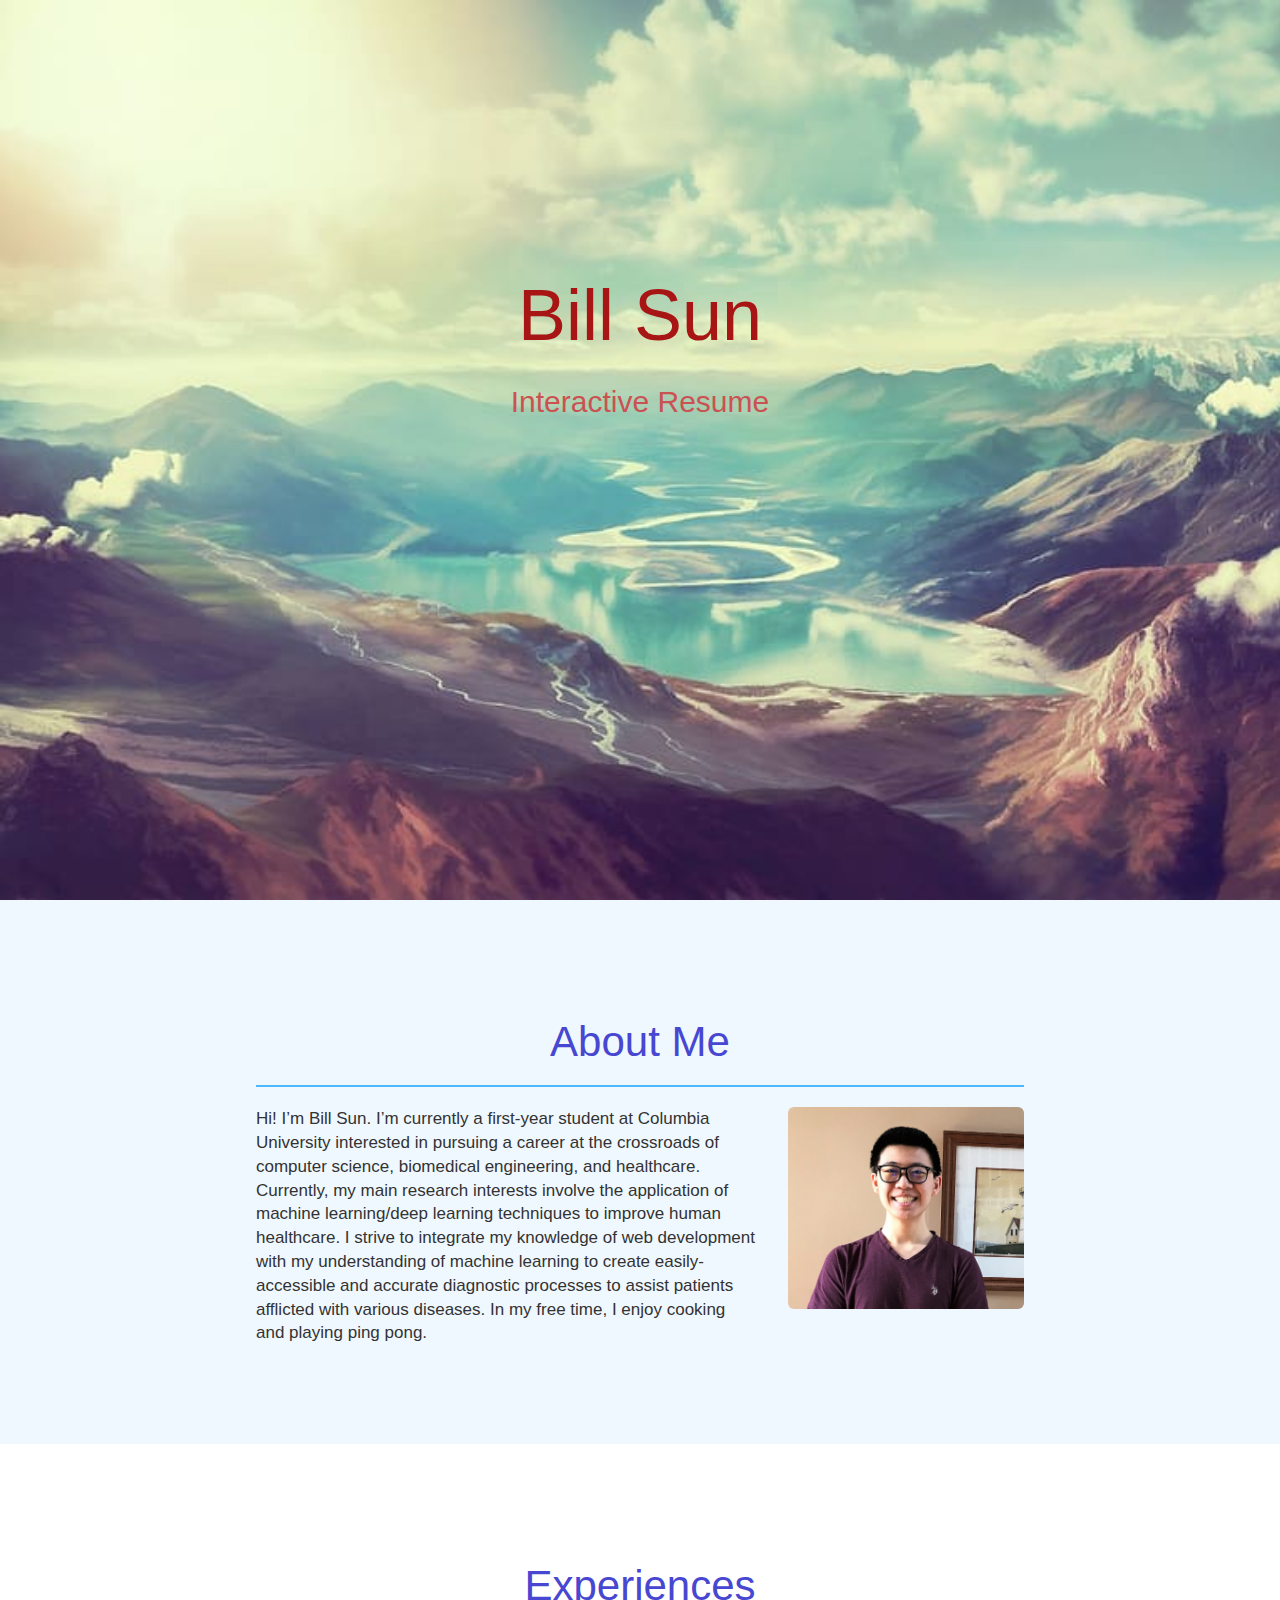
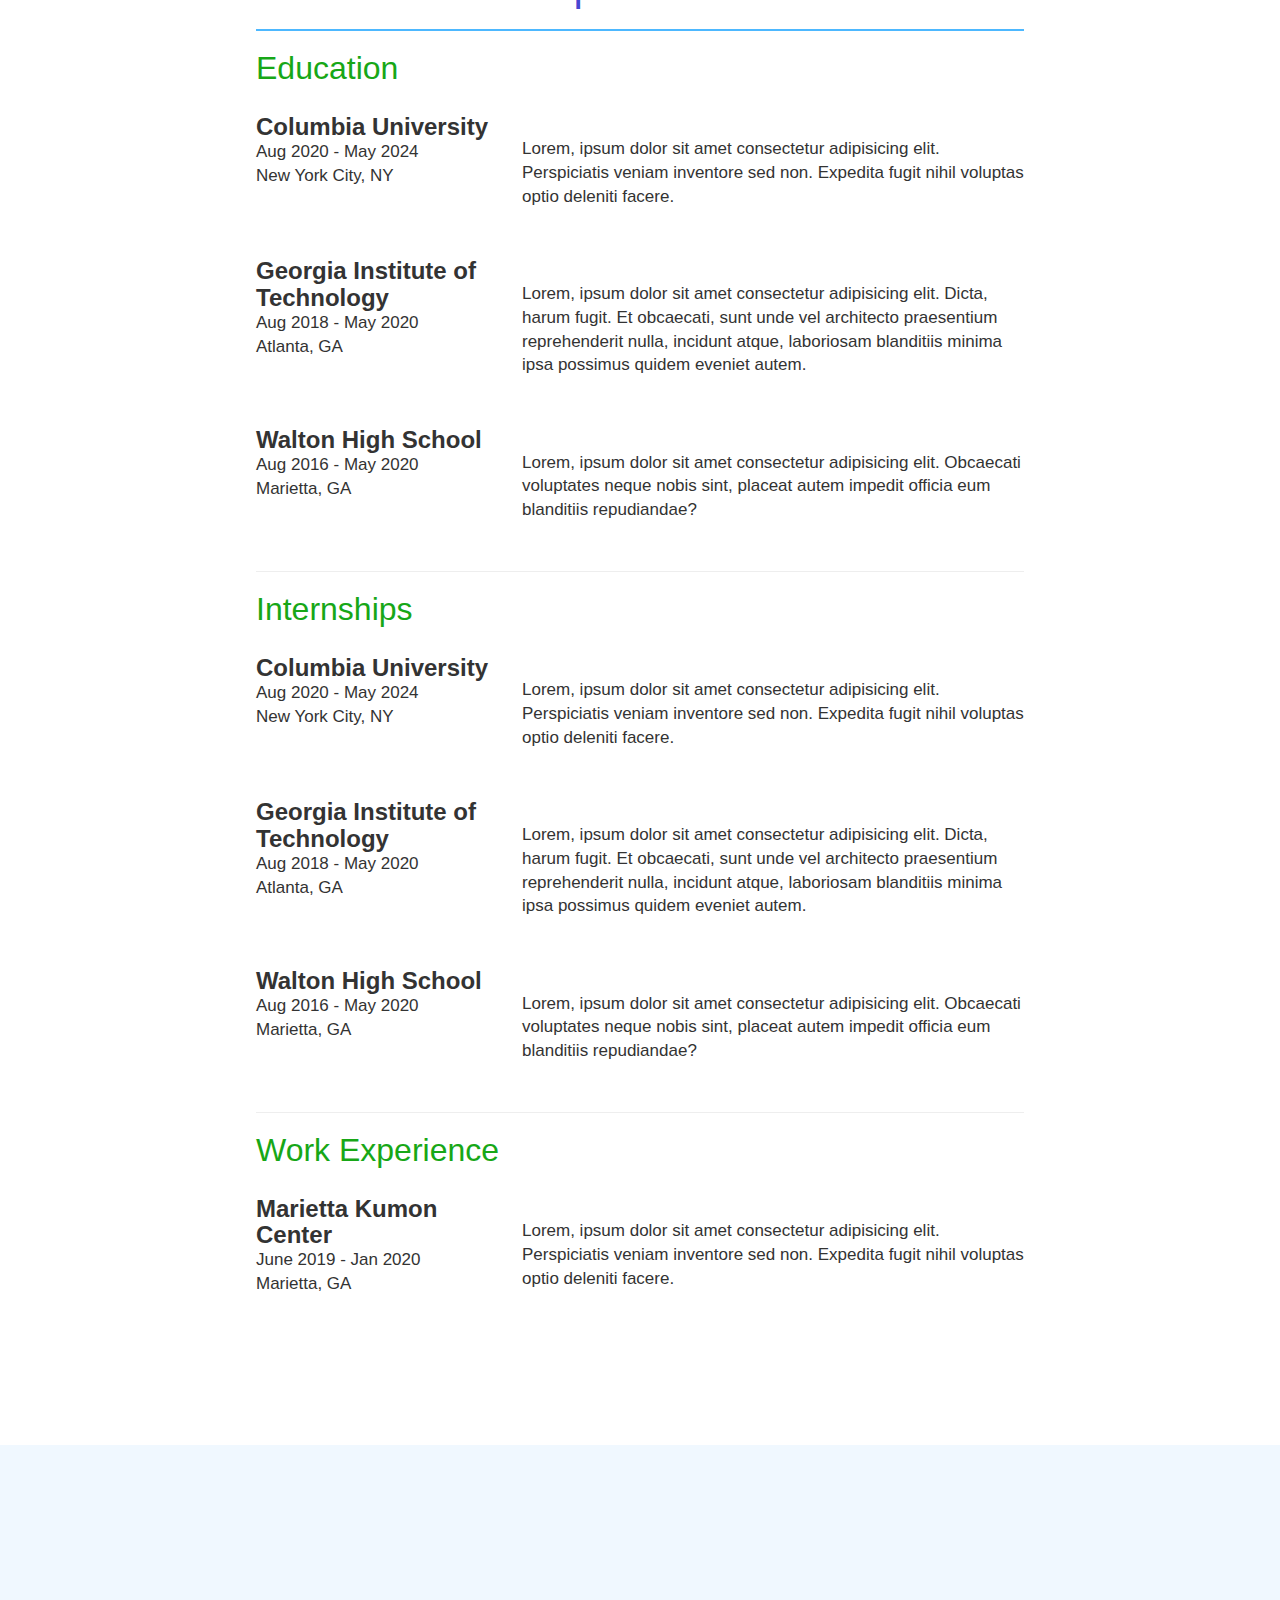
==== index.html @ 499b59f8 "modified index and css" ====
<!DOCTYPE html>
<html lang="en">
<head>
    <meta charset="UTF-8">
    <meta name="viewport" content="width=device-width, initial-scale=1.0">
    <!-- Latest compiled and minified CSS -->
    <link rel="stylesheet" href="https://maxcdn.bootstrapcdn.com/bootstrap/3.4.1/css/bootstrap.min.css">
    <!-- jQuery library -->
    <script src="https://ajax.googleapis.com/ajax/libs/jquery/3.5.1/jquery.min.js"></script>
    <!-- Latest compiled JavaScript -->
    <script src="https://maxcdn.bootstrapcdn.com/bootstrap/3.4.1/js/bootstrap.min.js"></script>
    <link rel="stylesheet" href="./styles.css">
    <title>Bill Sun's Personal Website</title>
</head>
<body>
    <div id="navbar">
        <a href="#about-me">About Me</a>
        <a href="#experiences">Experiences</a>
        <a href="#skills">Skills</a>
        <a href="#projects">Projects</a>
        <a href="#contact">Contact</a>
    </div>
    <div class="jumbotron text-center" style="margin-bottom: 0;">
        <h1 style="position: relative; bottom: 12vh;">Bill Sun</h1>
        <h2 style="position: relative; bottom: 12vh;">Interactive Resume</h2>
    </div>
    <div class="container-fluid blue" id="about-me">
        <div class="content">
            <h1 class="text-center">About Me</h1>
            <hr class="special">
            <div class="row">
                <div class="col-sm-8 text">Hi! I’m Bill Sun. I’m currently a first-year student at Columbia University interested in pursuing a career at the crossroads of computer science, biomedical engineering, and healthcare. Currently, my main research interests involve the application of machine learning/deep learning techniques to improve human healthcare. I strive to integrate my knowledge of web development with my understanding of machine learning to create easily-accessible and accurate diagnostic processes to assist patients afflicted with various diseases. In my free time, I enjoy cooking and playing ping pong.</div>
                <div class="col-sm-4"><img class="img-responsive img-rounded" src="./imgs/profile_pic.jpg" alt="Bill"></div>
            </div>
        </div>
    </div>
    <div class="container-fluid" id="experiences">
        <div class="content">
            <h1 class="text-center">Experiences</h1>
            <hr class="special">
            <h2>Education</h2>
            <div class="row" style="margin-top: 3vh;">
                <div class="col-sm-4">
                    <h3>Columbia University</h3>
                    <div class="text">Aug 2020 - May 2024</div>
                    <div class="text">New York City, NY</div>
                </div>
                <div class="col-sm-8 text"><br>Lorem, ipsum dolor sit amet consectetur adipisicing elit. Perspiciatis veniam inventore sed non. Expedita fugit nihil voluptas optio deleniti facere.</div>
            </div>
            <div class="row">
                <div class="col-sm-4">
                    <h3>Georgia Institute of Technology</h3>
                    <div class="text">Aug 2018 - May 2020</div>
                    <div class="text">Atlanta, GA</div>
                </div>
                <div class="col-sm-8 text"><br>Lorem, ipsum dolor sit amet consectetur adipisicing elit. Dicta, harum fugit. Et obcaecati, sunt unde vel architecto praesentium reprehenderit nulla, incidunt atque, laboriosam blanditiis minima ipsa possimus quidem eveniet autem.</div>
            </div>
            <div class="row">
                <div class="col-sm-4">
                    <h3>Walton High School</h3>
                    <div class="text">Aug 2016 - May 2020</div>
                    <div class="text">Marietta, GA</div>
                </div>
                <div class="col-sm-8 text"><br>Lorem, ipsum dolor sit amet consectetur adipisicing elit. Obcaecati voluptates neque nobis sint, placeat autem impedit officia eum blanditiis repudiandae?</div>
            </div>
            <hr>
            <h2>Internships</h2>
            <div class="row" style="margin-top: 3vh;">
                <div class="col-sm-4">
                    <h3>Columbia University</h3>
                    <div class="text">Aug 2020 - May 2024</div>
                    <div class="text">New York City, NY</div>
                </div>
                <div class="col-sm-8 text"><br>Lorem, ipsum dolor sit amet consectetur adipisicing elit. Perspiciatis veniam inventore sed non. Expedita fugit nihil voluptas optio deleniti facere.</div>
            </div>
            <div class="row">
                <div class="col-sm-4">
                    <h3>Georgia Institute of Technology</h3>
                    <div class="text">Aug 2018 - May 2020</div>
                    <div class="text">Atlanta, GA</div>
                </div>
                <div class="col-sm-8 text"><br>Lorem, ipsum dolor sit amet consectetur adipisicing elit. Dicta, harum fugit. Et obcaecati, sunt unde vel architecto praesentium reprehenderit nulla, incidunt atque, laboriosam blanditiis minima ipsa possimus quidem eveniet autem.</div>
            </div>
            <div class="row">
                <div class="col-sm-4">
                    <h3>Walton High School</h3>
                    <div class="text">Aug 2016 - May 2020</div>
                    <div class="text">Marietta, GA</div>
                </div>
                <div class="col-sm-8 text"><br>Lorem, ipsum dolor sit amet consectetur adipisicing elit. Obcaecati voluptates neque nobis sint, placeat autem impedit officia eum blanditiis repudiandae?</div>
            </div>
            <hr>
            <h2>Work Experience</h2>
            <div class="row" style="margin-top: 3vh;">
                <div class="col-sm-4">
                    <h3>Marietta Kumon Center</h3>
                    <div class="text">June 2019 - Jan 2020</div>
                    <div class="text">Marietta, GA</div>
                </div>
                <div class="col-sm-8 text"><br>Lorem, ipsum dolor sit amet consectetur adipisicing elit. Perspiciatis veniam inventore sed non. Expedita fugit nihil voluptas optio deleniti facere.</div>
            </div>
        </div>
    </div>
    <div class="container-fluid blue" id="skills">
        
    </div>
    <div class="container-fluid" id="projects">

    </div>
    <div class="container-fluid dark-blue" id="contact">

    </div>
    <script src="./app.js"></script>
</body>
</html>
---- styles.css ----
* {
    margin: 0;
    padding: 0;
    box-sizing: border-box;
    font-family: Arial, Helvetica, sans-serif;
}
html {
    scroll-behavior: smooth;
}
#navbar {
    background-color: #333;
    position: fixed;
    top: -75px;
    width: 100%;
    display: block;
    transition: top 0.5s;
    z-index: 10;
}
#navbar a {
    float: left;
    display: block;
    color: #f2f2f2;
    text-align: center;
    padding: 20px;
    text-decoration: none;
    font-size: 20px;
}
  
#navbar a:hover {
    background-color: #ddd;
    color: black;
}
.jumbotron {
    display: flex;
    flex-direction: column;
    align-items: center;
    justify-content: center;
    height: 100vh;
    background-image: url('./imgs/background.jpg');
    background-size: cover;
    font-weight: bold;
}
.jumbotron h1 {
    color: rgb(167, 21, 21);
    font-size: 72px;
}
.jumbotron h2 {
    color:rgb(202, 82, 82);
}

.blue {
    background-color: aliceblue;
}
.dark-blue {
    background-color: rgb(46, 46, 104);
}
.container-fluid {
    padding: 11vh 10vw;
}
.container-fluid h1 {
    font-size: 42px;
    color: #4747d1;
}
.container-fluid h2 {
    color: #17a717;
    font-size: 32px;
}
.container-fluid h3 {
    margin: 0;
    font-weight: 700;
}
.content {
    margin: 0 10vw;
}

.special {
    border: 1.5px solid #4db8ff;
}
.text {
    font-size: 17px; 
    line-height: 1.4;
}
#experiences .row {
    margin-top: 5.5vh;
    margin-bottom: 5.5vh;
}
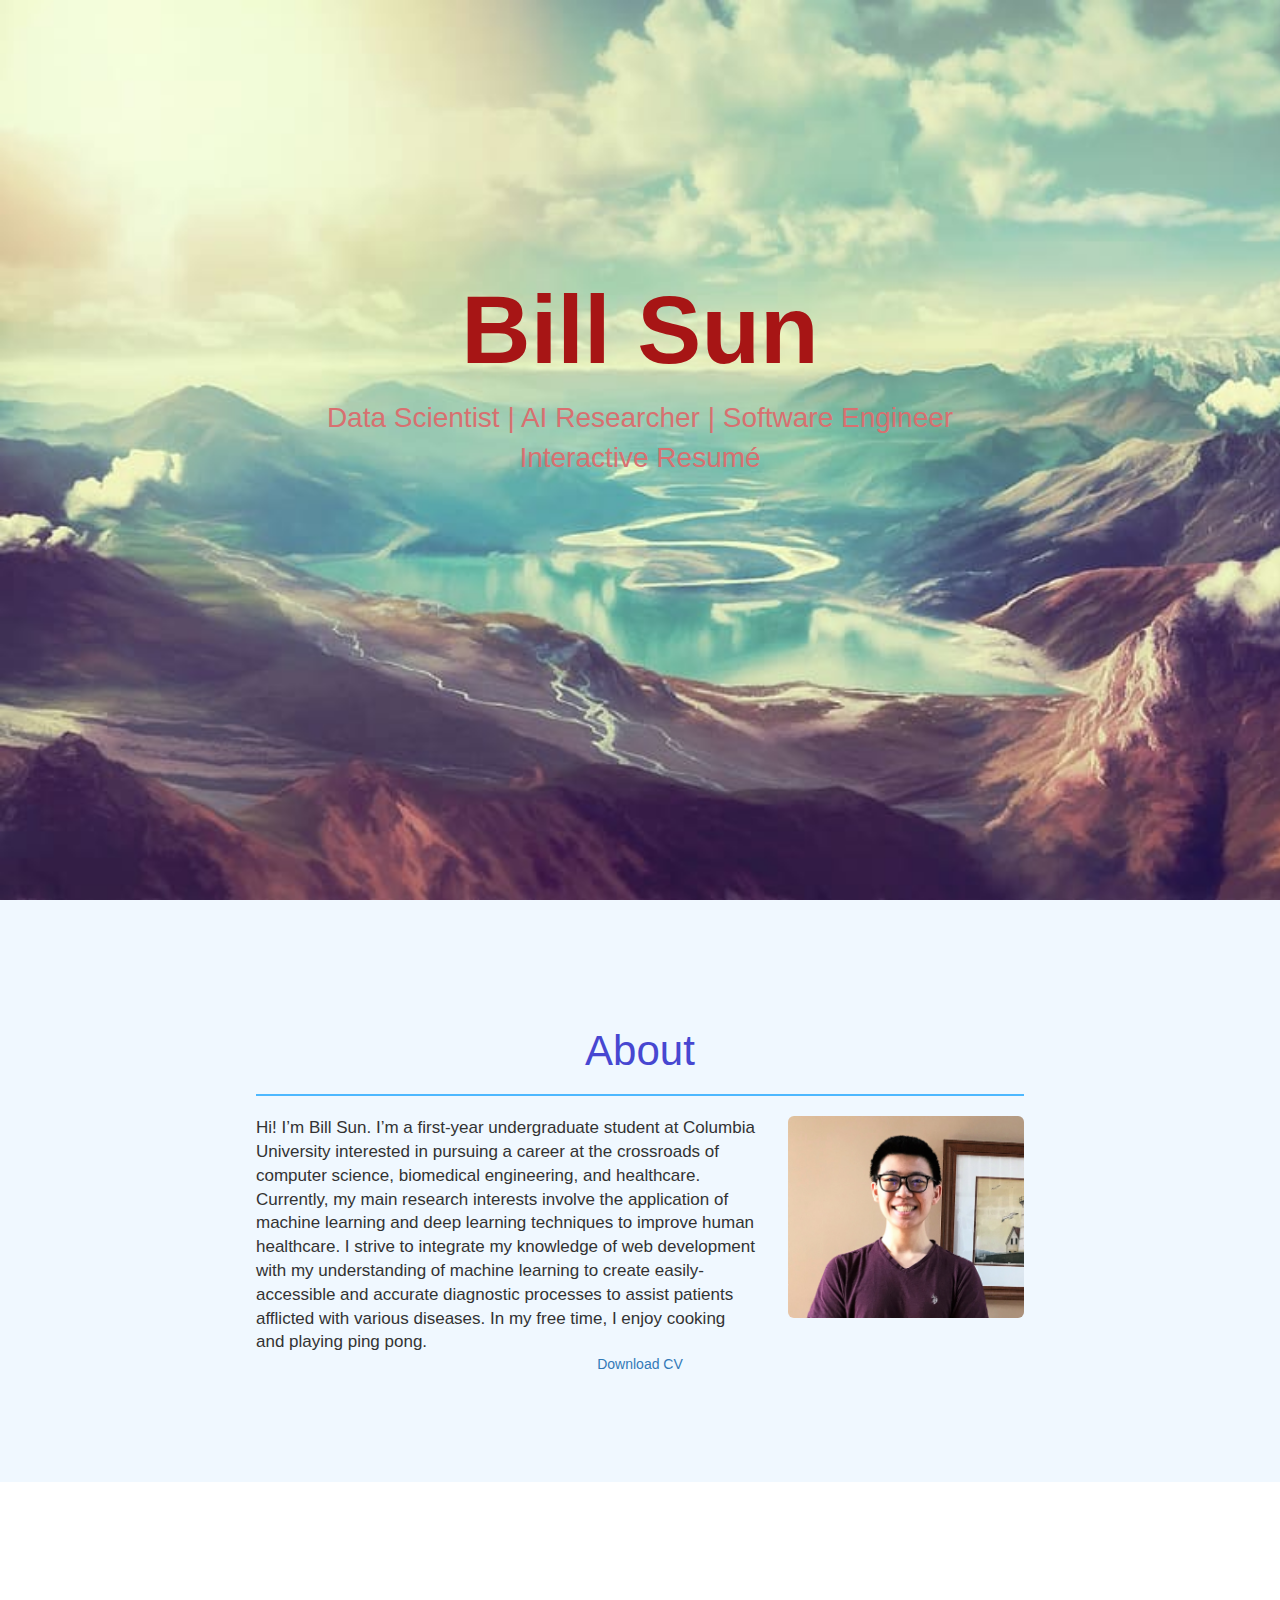
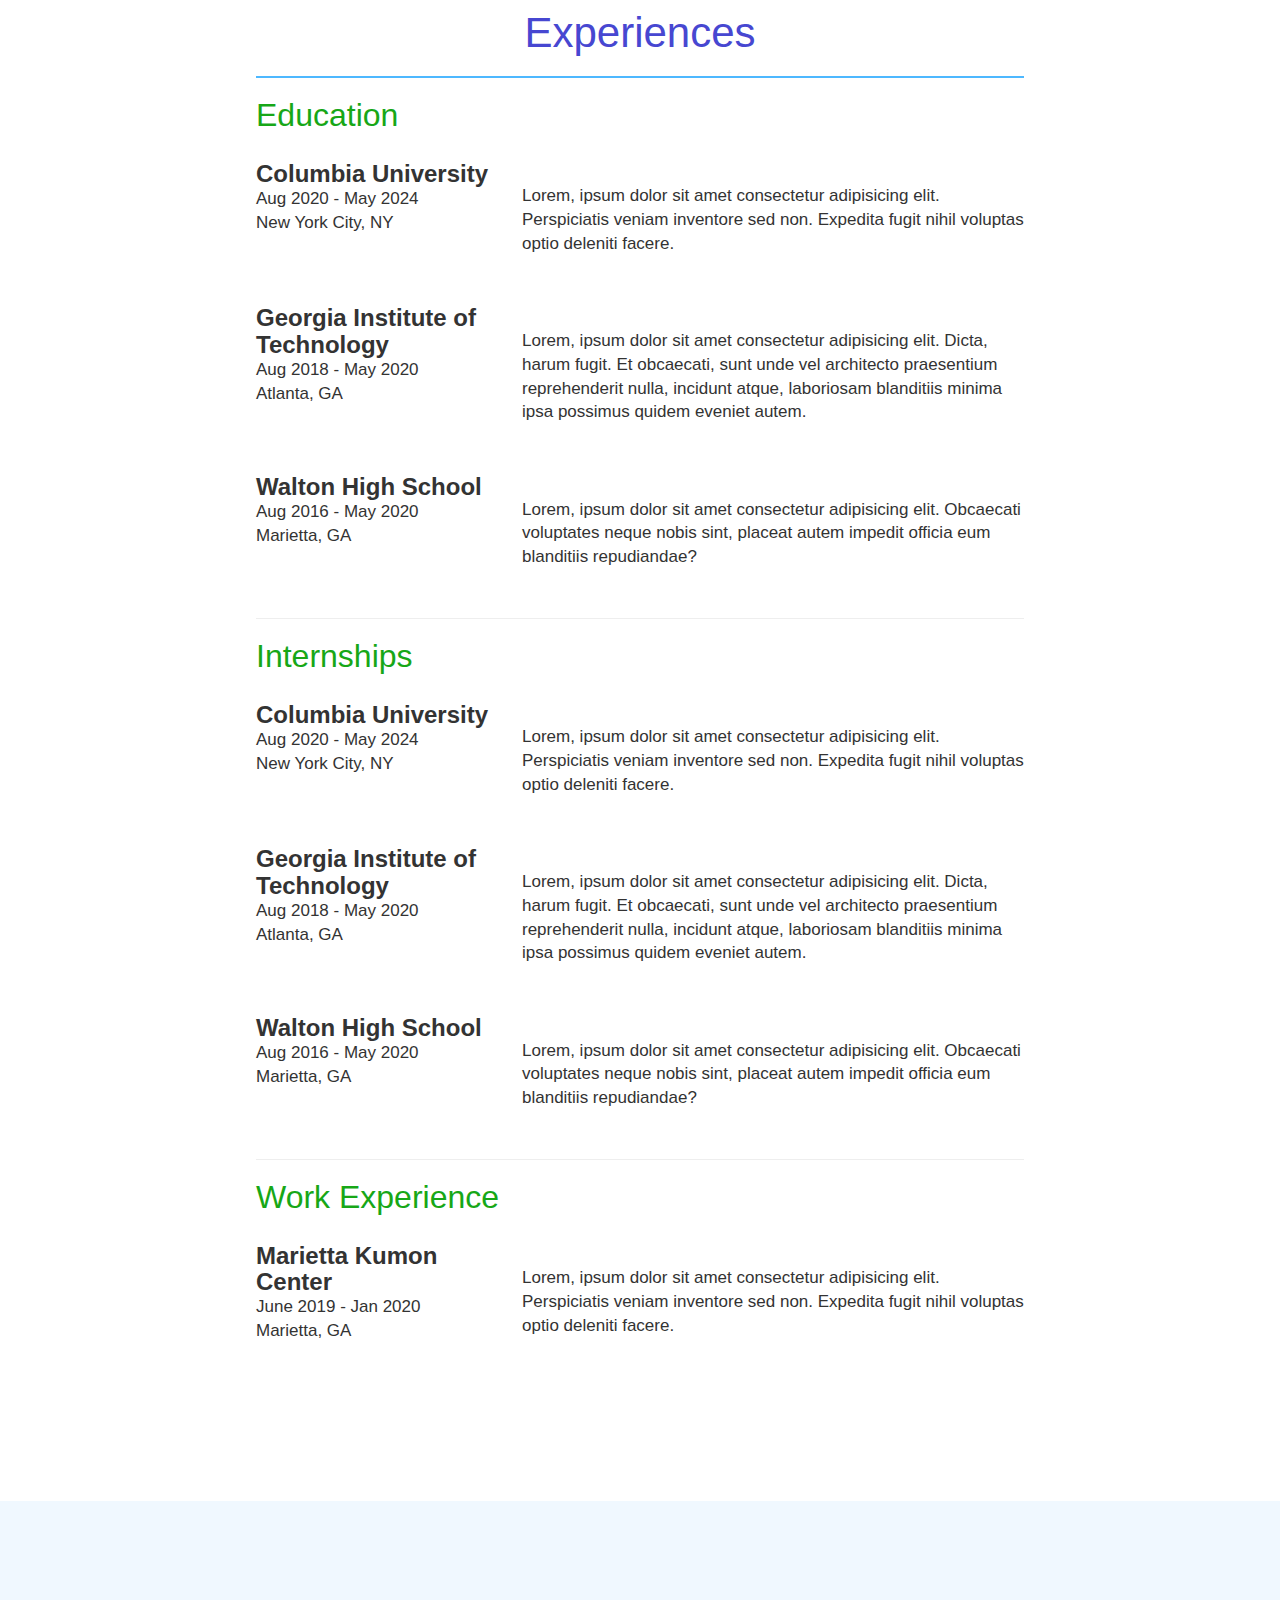
==== commit 62c46d6d: "modified CSS" ====
--- a/index.html
+++ b/index.html
@@ -9,8 +9,13 @@
     <script src="https://ajax.googleapis.com/ajax/libs/jquery/3.5.1/jquery.min.js"></script>
     <!-- Latest compiled JavaScript -->
     <script src="https://maxcdn.bootstrapcdn.com/bootstrap/3.4.1/js/bootstrap.min.js"></script>
+    
+    <link rel="stylesheet" href="https://cdnjs.cloudflare.com/ajax/libs/font-awesome/5.13.0/css/all.min.css" 
+    integrity="sha256-h20CPZ0QyXlBuAw7A+KluUYx/3pK+c7lYEpqLTlxjYQ=" 
+    crossorigin="anonymous" />
+
     <link rel="stylesheet" href="./styles.css">
-    <title>Bill Sun's Personal Website</title>
+    <title>Bill's Personal Website</title>
 </head>
 <body>
     <div id="navbar">
@@ -20,18 +25,30 @@
         <a href="#projects">Projects</a>
         <a href="#contact">Contact</a>
     </div>
-    <div class="jumbotron text-center" style="margin-bottom: 0;">
-        <h1 style="position: relative; bottom: 12vh;">Bill Sun</h1>
-        <h2 style="position: relative; bottom: 12vh;">Interactive Resume</h2>
+    <div class="jumbotron">
+        <div class="text-center" style="position:relative; bottom: 6vh;">
+            <h1>Bill Sun</h1>
+            <h2><span>Data Scientist </span>|<span> AI Researcher </span>|<span> Software Engineer </span></h2>
+            <h2 style="margin-top: 0;">Interactive Resumé</h2>
+            <h2 class="icons">
+                <a href="https://www.linkedin.com/in/bill-sun-83ab771a5/"><i class="fab fa-linkedin"></i></a> 
+                <a href="mailto:bys2107@columbia.edu"><i class="fas fa-envelope"></i></a>
+                <a href="https://github.com/billsun9"><i class="fab fa-github"></i></a>
+            </h2>
+        </div>
+
     </div>
     <div class="container-fluid blue" id="about-me">
         <div class="content">
-            <h1 class="text-center">About Me</h1>
+            <h1 class="text-center">About</h1>
             <hr class="special">
             <div class="row">
-                <div class="col-sm-8 text">Hi! I’m Bill Sun. I’m currently a first-year student at Columbia University interested in pursuing a career at the crossroads of computer science, biomedical engineering, and healthcare. Currently, my main research interests involve the application of machine learning/deep learning techniques to improve human healthcare. I strive to integrate my knowledge of web development with my understanding of machine learning to create easily-accessible and accurate diagnostic processes to assist patients afflicted with various diseases. In my free time, I enjoy cooking and playing ping pong.</div>
+                <div class="col-sm-8 text">
+                    Hi! I’m Bill Sun. I’m a first-year undergraduate student at Columbia University interested in pursuing a career at the crossroads of computer science, biomedical engineering, and healthcare. Currently, my main research interests involve the application of machine learning and deep learning techniques to improve human healthcare. I strive to integrate my knowledge of web development with my understanding of machine learning to create easily-accessible and accurate diagnostic processes to assist patients afflicted with various diseases. In my free time, I enjoy cooking and playing ping pong.</div>
                 <div class="col-sm-4"><img class="img-responsive img-rounded" src="./imgs/profile_pic.jpg" alt="Bill"></div>
             </div>
+            <div class="row text-center"><a href="https://billsun9.github.io/cv.pdf"target="_blank">Download CV <i class="far fa-file"></i></a></div>
+            
         </div>
     </div>
     <div class="container-fluid" id="experiences">
--- a/styles.css
+++ b/styles.css
@@ -3,6 +3,7 @@
     padding: 0;
     box-sizing: border-box;
     font-family: Arial, Helvetica, sans-serif;
+    transition: ease all 0.5s;
 }
 html {
     scroll-behavior: smooth;
@@ -10,22 +11,22 @@
 #navbar {
     background-color: #333;
     position: fixed;
-    top: -75px;
+    top: -200px;
     width: 100%;
     display: block;
     transition: top 0.5s;
     z-index: 10;
+    text-align: center;
 }
 #navbar a {
-    float: left;
-    display: block;
+    /* float: left; */
+    display: inline-block;
     color: #f2f2f2;
     text-align: center;
-    padding: 20px;
+    padding: 14px 20px;
     text-decoration: none;
     font-size: 20px;
 }
-  
 #navbar a:hover {
     background-color: #ddd;
     color: black;
@@ -38,24 +39,38 @@
     height: 100vh;
     background-image: url('./imgs/background.jpg');
     background-size: cover;
-    font-weight: bold;
+    margin-bottom: 0;
 }
 .jumbotron h1 {
     color: rgb(167, 21, 21);
-    font-size: 72px;
+    /* position: relative; 
+    bottom: 12vh;  */
+    font-weight:bold;
+    font-size:96px;
 }
 .jumbotron h2 {
-    color:rgb(202, 82, 82);
+    color:rgb(216, 112, 112);
+    /* position: relative; 
+    bottom: 12vh; */
+    font-size: 28px;
 }
-
+.fab, .fas {
+    color:rgb(216, 112, 112);
+    padding: 0 30px;
+    cursor: pointer;
+}
+.fab:hover, .fas:hover {
+    color:white;
+    transform: scale(1.60);
+}
 .blue {
     background-color: aliceblue;
 }
 .dark-blue {
-    background-color: rgb(46, 46, 104);
+    background-color: rgb(94, 94, 160);
 }
 .container-fluid {
-    padding: 11vh 10vw;
+    padding: 12vh 10vw;
 }
 .container-fluid h1 {
     font-size: 42px;
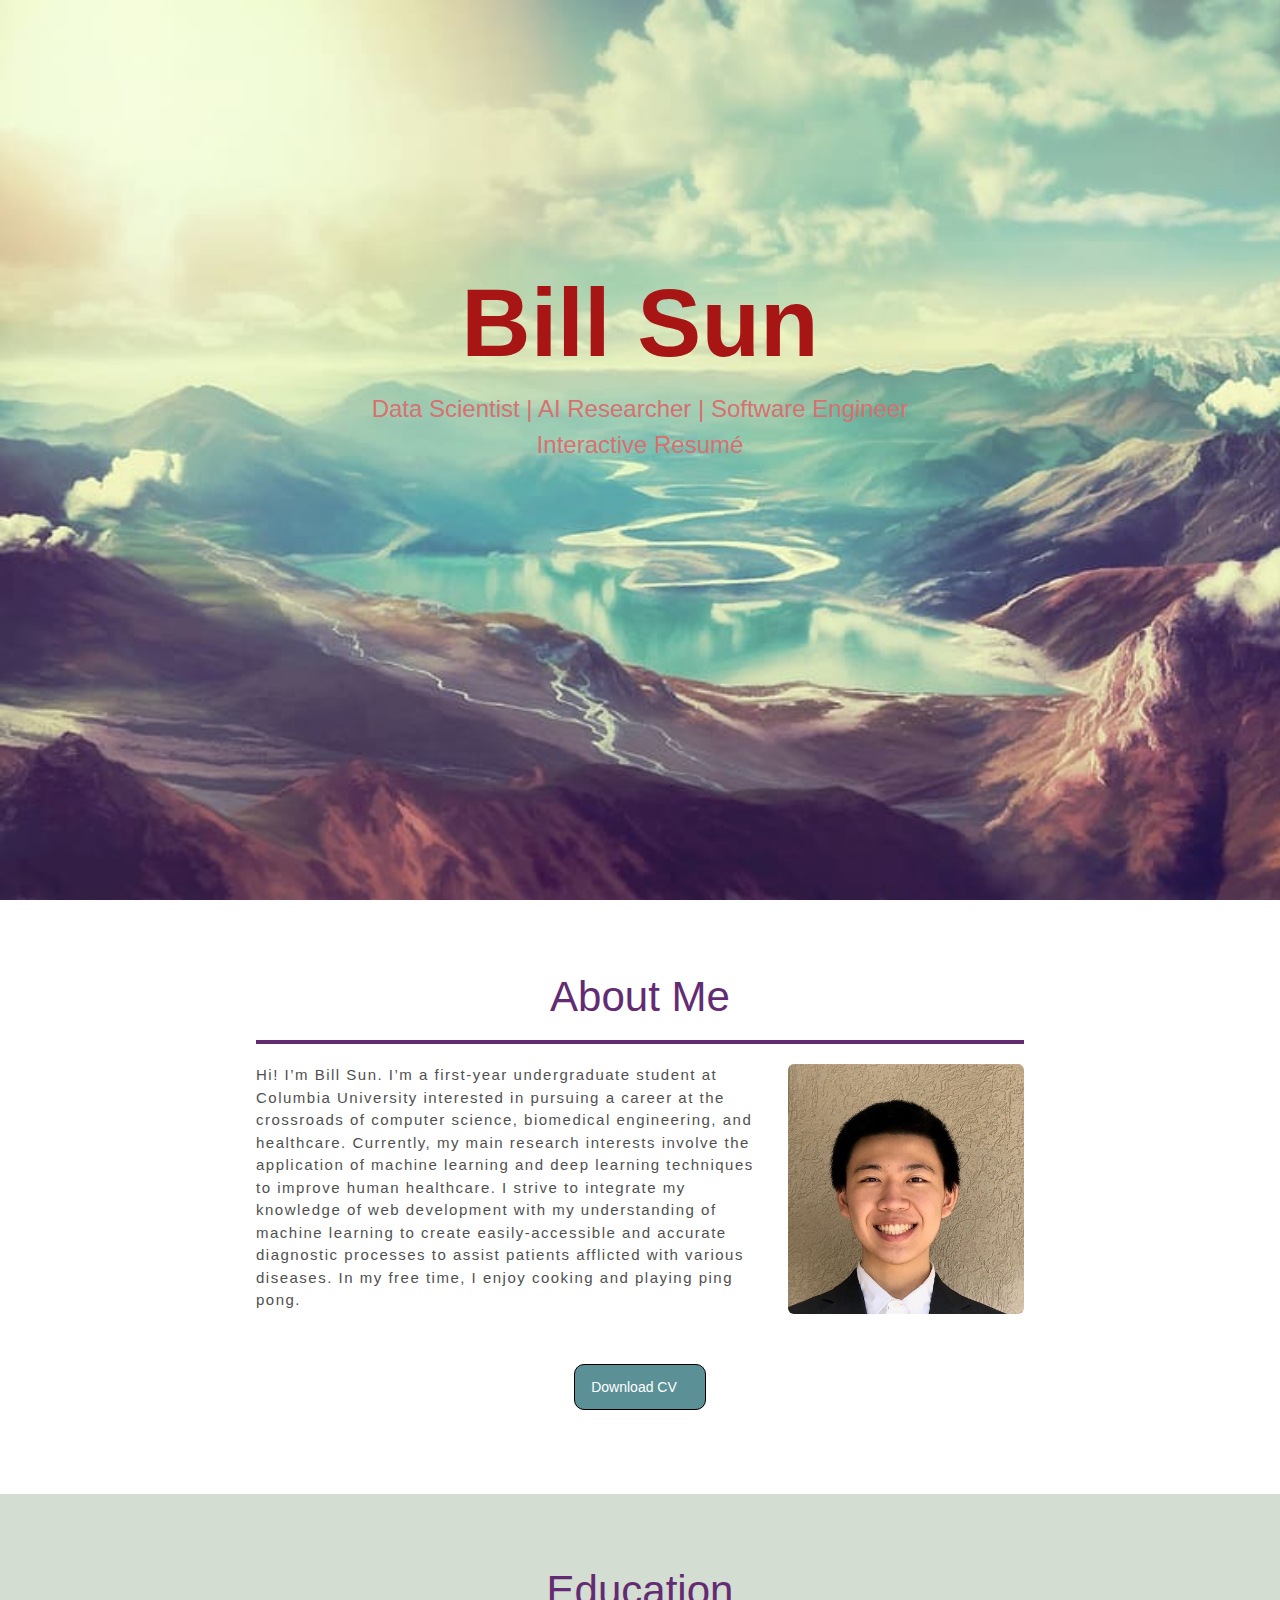
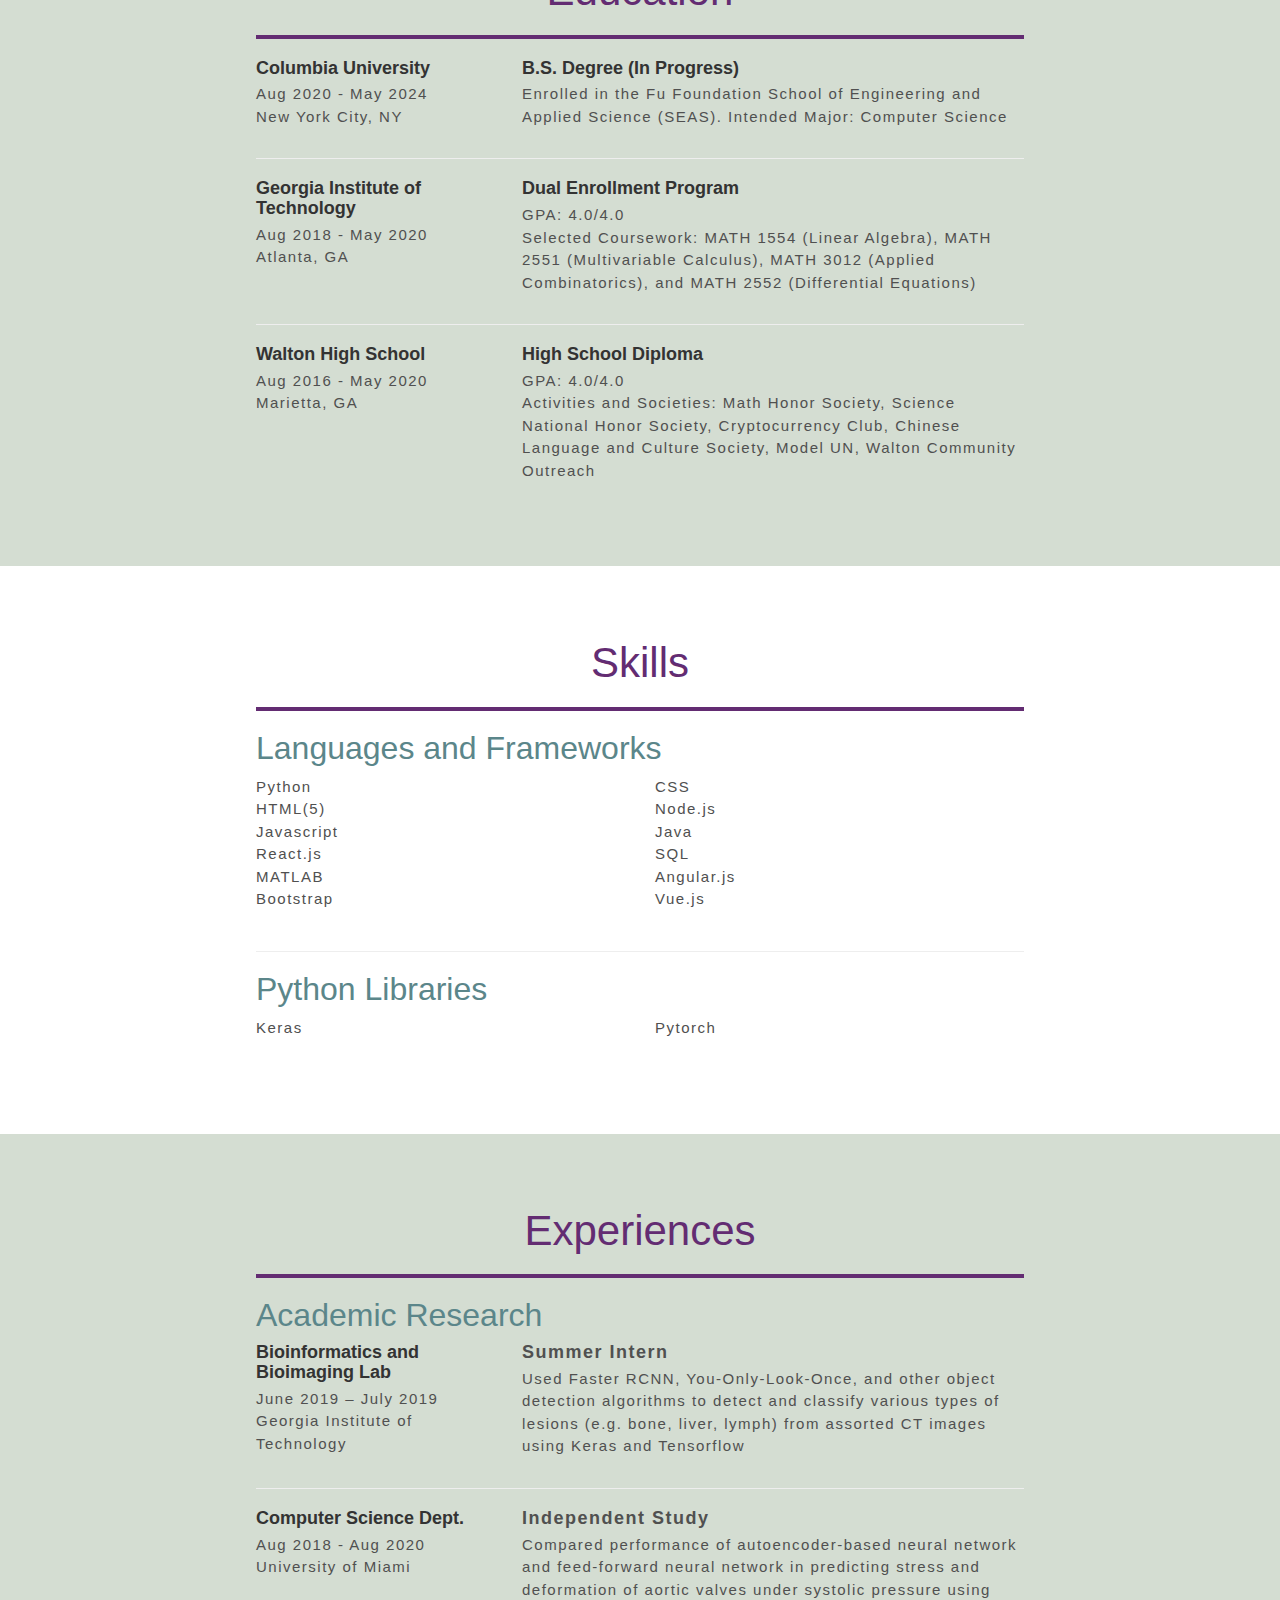
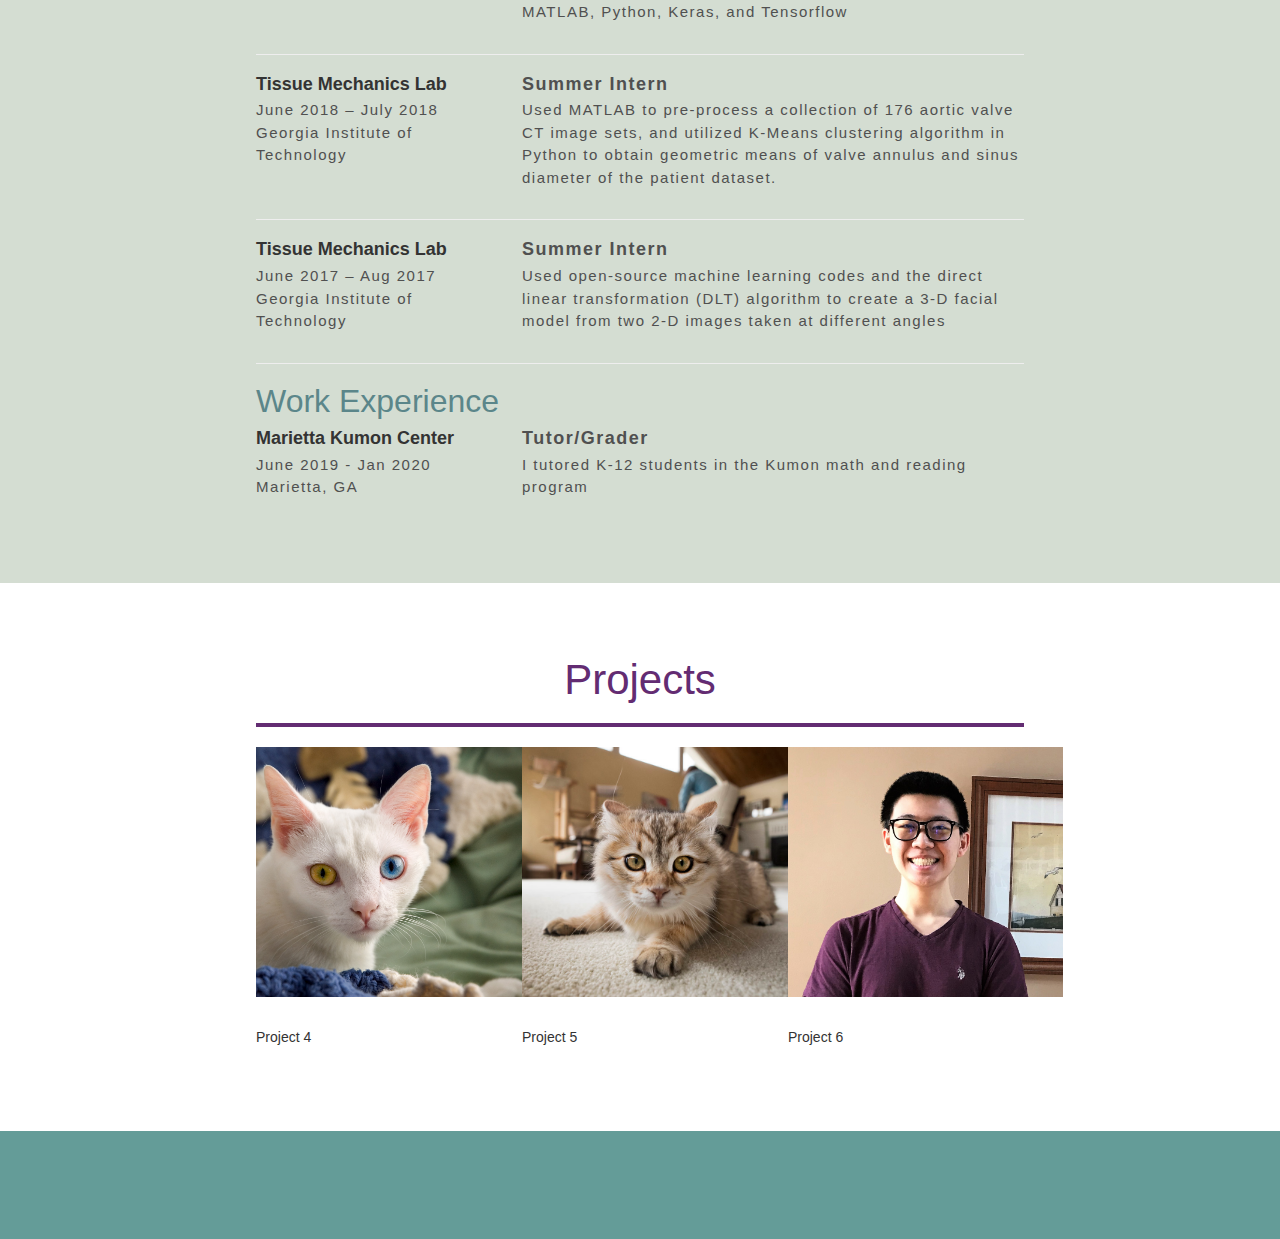
==== commit 675aba9b: "modified css" ====
--- a/index.html
+++ b/index.html
@@ -9,7 +9,7 @@
     <script src="https://ajax.googleapis.com/ajax/libs/jquery/3.5.1/jquery.min.js"></script>
     <!-- Latest compiled JavaScript -->
     <script src="https://maxcdn.bootstrapcdn.com/bootstrap/3.4.1/js/bootstrap.min.js"></script>
-    
+    <!--FontAwesome Icons-->
     <link rel="stylesheet" href="https://cdnjs.cloudflare.com/ajax/libs/font-awesome/5.13.0/css/all.min.css" 
     integrity="sha256-h20CPZ0QyXlBuAw7A+KluUYx/3pK+c7lYEpqLTlxjYQ=" 
     crossorigin="anonymous" />
@@ -18,19 +18,28 @@
     <title>Bill's Personal Website</title>
 </head>
 <body>
+    <!-- <div id="navbar">
+        <a href="#about-me" data-scroll="about-me">About</a>
+        <a href="#education" data-scroll="education">Education</a>
+        <a href="#skills" data-scroll="skills">Skills</a>
+        <a href="#experiences" data-scroll="experiences">Experiences</a>
+        <a href="#" data-scroll="projects">Projects</a>
+        <a href="#" data-scroll="contact">Contact</a>
+    </div> -->
     <div id="navbar">
-        <a href="#about-me">About Me</a>
+        <a href="#about-me" >About</a>
+        <a href="#education">Education</a>
+        <a href="#skills">Skills</a>
         <a href="#experiences">Experiences</a>
-        <a href="#skills">Skills</a>
         <a href="#projects">Projects</a>
         <a href="#contact">Contact</a>
     </div>
     <div class="jumbotron">
         <div class="text-center" style="position:relative; bottom: 6vh;">
             <h1>Bill Sun</h1>
-            <h2><span>Data Scientist </span>|<span> AI Researcher </span>|<span> Software Engineer </span></h2>
+            <h2>Data Scientist | AI Researcher | Software Engineer </h2>
             <h2 style="margin-top: 0;">Interactive Resumé</h2>
-            <h2 class="icons">
+            <h2 class="icons" style="margin-top: 40px; font-size: 30px;">
                 <a href="https://www.linkedin.com/in/bill-sun-83ab771a5/"><i class="fab fa-linkedin"></i></a> 
                 <a href="mailto:bys2107@columbia.edu"><i class="fas fa-envelope"></i></a>
                 <a href="https://github.com/billsun9"><i class="fab fa-github"></i></a>
@@ -40,89 +49,394 @@
     </div>
     <div class="container-fluid blue" id="about-me">
         <div class="content">
-            <h1 class="text-center">About</h1>
+            <h1 class="text-center">About Me</h1>
             <hr class="special">
             <div class="row">
-                <div class="col-sm-8 text">
-                    Hi! I’m Bill Sun. I’m a first-year undergraduate student at Columbia University interested in pursuing a career at the crossroads of computer science, biomedical engineering, and healthcare. Currently, my main research interests involve the application of machine learning and deep learning techniques to improve human healthcare. I strive to integrate my knowledge of web development with my understanding of machine learning to create easily-accessible and accurate diagnostic processes to assist patients afflicted with various diseases. In my free time, I enjoy cooking and playing ping pong.</div>
-                <div class="col-sm-4"><img class="img-responsive img-rounded" src="./imgs/profile_pic.jpg" alt="Bill"></div>
-            </div>
-            <div class="row text-center"><a href="https://billsun9.github.io/cv.pdf"target="_blank">Download CV <i class="far fa-file"></i></a></div>
+                <div class="col-sm-8 text" style="font-size: 15px;">
+                    Hi! I’m Bill Sun. I’m a first-year undergraduate student at Columbia University interested 
+                    in pursuing a career at the crossroads of computer science, biomedical engineering, and 
+                    healthcare. Currently, my main research interests involve the application of machine learning 
+                    and deep learning techniques to improve human healthcare. I strive to integrate my knowledge 
+                    of web development with my understanding of machine learning to create easily-accessible and 
+                    accurate diagnostic processes to assist patients afflicted with various diseases. In my free 
+                    time, I enjoy cooking and playing ping pong.</div>
+                <div class="col-sm-4"><img class="img-responsive img-rounded" src="./imgs/pfp2.jpg" alt="Bill"></div>
+            </div>
+            <br>
+            <div class="row text-center">
+                <a href="https://billsun9.github.io/cv.pdf" target="_blank">
+                    <button class="cv">
+                        Download CV <i class="far fa-file" style="padding-left: 12px;"></i>
+                    </button>
+                </a>
+            </div>
+        </div>
+    </div>
+    <div class="container-fluid grey" id="education">
+        <div class="content">
+            <h1 class="text-center">Education</h1>
+            <hr class="special">
+            <div class="row">
+                <div class="col-sm-4">
+                    <h3>Columbia University</h3>
+                    <div class="text">Aug 2020 - May 2024</div>
+                    <div class="text">New York City, NY</div>
+                </div>
+                <div class="col-sm-8">
+                    <h3>B.S. Degree (In Progress)</h3>
+                    <!-- <div class="text">GPA: 4.0/4.0</div> -->
+                    <div class="text">Enrolled in the Fu Foundation School of Engineering and Applied Science (SEAS). Intended Major: Computer Science</div>
+                </div>
+            </div>
+            <hr>
+            <div class="row">
+                <div class="col-sm-4">
+                    <h3>Georgia Institute of Technology</h3>
+                    <div class="text">Aug 2018 - May 2020</div>
+                    <div class="text">Atlanta, GA</div>
+                </div>
+                <div class="col-sm-8">
+                    <h3>Dual Enrollment Program</h3>
+                    <div class="text">GPA: 4.0/4.0</div>
+                    <div class="text">Selected Coursework: MATH 1554 (Linear Algebra), MATH 2551 (Multivariable Calculus), MATH 3012 (Applied Combinatorics),
+                    and MATH 2552 (Differential Equations)</div>
+                </div>
+            </div>
+            <hr>
+            <div class="row">
+                <div class="col-sm-4">
+                    <h3>Walton High School</h3>
+                    <div class="text">Aug 2016 - May 2020</div>
+                    <div class="text">Marietta, GA</div>
+                </div>
+                <div class="col-sm-8">
+                    <h3>High School Diploma</h3>
+                    <div class="text">GPA: 4.0/4.0</div>
+                    <div class="text">Activities and Societies: Math Honor Society, Science National Honor Society, Cryptocurrency Club, Chinese Language and Culture Society, Model UN, Walton Community Outreach</div>
+                </div>
+            </div>
+        </div>
+    </div>
+    <div class="container-fluid blue" id="skills">
+        <div class="content">
+            <h1 class="text-center">Skills</h1>
             
-        </div>
-    </div>
-    <div class="container-fluid" id="experiences">
+            <hr class="special">
+            <!-- <div class="text">I have experience with Machine learning</div> -->
+            <h2>Languages and Frameworks</h2>
+            <div class="row">
+                <div class="col-sm-6">
+                    <ul class="no-bullets text">
+                        <li>
+                            <span class="skill-title">Python</span>
+                            <span class="skill-score">
+                                <i class="fa fa-star" aria-hidden="true"></i>
+                                <i class="fa fa-star" aria-hidden="true"></i>
+                                <i class="fa fa-star" aria-hidden="true"></i>
+                                <i class="fa fa-star" aria-hidden="true"></i>
+                                <i class="fa fa-star" aria-hidden="true"></i>
+                            </span>
+                        </li>
+                        <li>
+                            <span class="skill-title">HTML(5)</span>
+                            <span class="skill-score">
+                                <i class="fa fa-star" aria-hidden="true"></i>
+                                <i class="fa fa-star" aria-hidden="true"></i>
+                                <i class="fa fa-star" aria-hidden="true"></i>
+                                <i class="fa fa-star" aria-hidden="true"></i>
+                                <i class="fa fa-star" aria-hidden="true"></i>
+                            </span>
+                        </li>
+                        <li>
+                            <span class="skill-title">Javascript</span>
+                            <span class="skill-score">
+                                <i class="fa fa-star" aria-hidden="true"></i>
+                                <i class="fa fa-star" aria-hidden="true"></i>
+                                <i class="fa fa-star" aria-hidden="true"></i>
+                                <i class="fa fa-star" aria-hidden="true"></i>
+                                <i class="fa fa-star" aria-hidden="true"></i>
+                            </span>
+                        </li>
+                        <li>
+                            <span class="skill-title">React.js</span>
+                            <span class="skill-score">
+                                <i class="fa fa-star" aria-hidden="true"></i>
+                                <i class="fa fa-star" aria-hidden="true"></i>
+                                <i class="fa fa-star" aria-hidden="true"></i>
+                                <i class="fa fa-star" aria-hidden="true"></i>
+                                <i class="far fa-star"></i>
+                            </span>
+                        </li>
+                        <li>
+                            <span class="skill-title">MATLAB</span>
+                            <span class="skill-score">
+                                <i class="fa fa-star" aria-hidden="true"></i>
+                                <i class="fa fa-star" aria-hidden="true"></i>
+                                <i class="fa fa-star" aria-hidden="true"></i>
+                                <i class="fa fa-star" aria-hidden="true"></i>
+                                <i class="far fa-star"></i>
+                            </span>
+                        </li>
+                        <li>
+                            <span class="skill-title">Bootstrap</span>
+                            <span class="skill-score">
+                                <i class="fa fa-star" aria-hidden="true"></i>
+                                <i class="fa fa-star" aria-hidden="true"></i>
+                                <i class="fa fa-star" aria-hidden="true"></i>
+                                <i class="fa fa-star" aria-hidden="true"></i>
+                                <i class="far fa-star"></i>
+                            </span>
+                        </li>                        
+                    </ul>
+                </div>
+                <div class="col-sm-6">
+                    <ul class="no-bullets text">
+                        <li>
+                            <span class="skill-title">CSS</span>
+                            <span class="skill-score">
+                                <i class="fa fa-star" aria-hidden="true"></i>
+                                <i class="fa fa-star" aria-hidden="true"></i>
+                                <i class="fa fa-star" aria-hidden="true"></i>
+                                <i class="fas fa-star-half-alt"></i>
+                                <i class="far fa-star"></i>
+                            </span>
+                        </li>
+                        <li>
+                            <span class="skill-title">Node.js</span>
+                            <span class="skill-score">
+                                <i class="fa fa-star" aria-hidden="true"></i>
+                                <i class="fa fa-star" aria-hidden="true"></i>
+                                <i class="fa fa-star" aria-hidden="true"></i>
+                                <i class="fas fa-star-half-alt"></i>
+                                <i class="far fa-star"></i>
+                            </span>
+                        </li>
+                        <li>
+                            <span class="skill-title">Java</span>
+                            <span class="skill-score">
+                                <i class="fa fa-star" aria-hidden="true"></i>
+                                <i class="fa fa-star" aria-hidden="true"></i>
+                                <i class="fa fa-star" aria-hidden="true"></i>
+                                <i class="far fa-star"></i>
+                                <i class="far fa-star"></i>
+                            </span>
+                        </li>
+                        <li>
+                            <span class="skill-title">SQL</span>
+                            <span class="skill-score">
+                                <i class="fa fa-star" aria-hidden="true"></i>
+                                <i class="fa fa-star" aria-hidden="true"></i>
+                                <i class="fa fa-star" aria-hidden="true"></i>
+                                <i class="far fa-star"></i>
+                                <i class="far fa-star"></i>
+                            </span>
+                        </li>
+                        <li>
+                            <span class="skill-title">Angular.js</span>
+                            <span class="skill-score">
+                                <i class="fa fa-star" aria-hidden="true"></i>
+                                <i class="fa fa-star" aria-hidden="true"></i>
+                                <i class="fas fa-star-half-alt"></i>
+                                <i class="far fa-star"></i>
+                                <i class="far fa-star"></i>
+                            </span>
+                        </li>
+                        <li>
+                            <span class="skill-title">Vue.js</span>
+                            <span class="skill-score">
+                                <i class="fa fa-star" aria-hidden="true"></i>
+                                <i class="fa fa-star" aria-hidden="true"></i>
+                                <i class="far fa-star"></i>
+                                <i class="far fa-star"></i>
+                                <i class="far fa-star"></i>
+                            </span>
+                        </li>
+                    </ul>
+                </div>
+            </div>
+            <hr>
+            <h2>Python Libraries</h2>
+            <div class="row">
+                <div class="col-sm-6">
+                    <ul class="no-bullets text">
+                        <li>
+                            <span class="skill-title">Keras</span>
+                            <span class="skill-score">
+                                <i class="fa fa-star" aria-hidden="true"></i>
+                                <i class="fa fa-star" aria-hidden="true"></i>
+                                <i class="fa fa-star" aria-hidden="true"></i>
+                                <i class="fa fa-star" aria-hidden="true"></i>
+                                <i class="fa fa-star" aria-hidden="true"></i>
+                            </span>
+                        </li>
+                    </ul>
+                </div>
+                <div class="col-sm-6">
+                    <ul class="no-bullets text">
+                        <li>
+                            <span class="skill-title">Pytorch</span>
+                            <span class="skill-score">
+                                <i class="fa fa-star" aria-hidden="true"></i>
+                                <i class="fa fa-star" aria-hidden="true"></i>
+                                <i class="fa fa-star" aria-hidden="true"></i>
+                                <i class="fa fa-star" aria-hidden="true"></i>
+                                <i class="fa fa-star" aria-hidden="true"></i>
+                            </span>
+                        </li>
+                    </ul>
+                </div>
+            </div>
+        </div>
+    </div>
+    <div class="container-fluid grey" id="experiences">
         <div class="content">
             <h1 class="text-center">Experiences</h1>
             <hr class="special">
-            <h2>Education</h2>
-            <div class="row" style="margin-top: 3vh;">
-                <div class="col-sm-4">
-                    <h3>Columbia University</h3>
-                    <div class="text">Aug 2020 - May 2024</div>
-                    <div class="text">New York City, NY</div>
-                </div>
-                <div class="col-sm-8 text"><br>Lorem, ipsum dolor sit amet consectetur adipisicing elit. Perspiciatis veniam inventore sed non. Expedita fugit nihil voluptas optio deleniti facere.</div>
-            </div>
-            <div class="row">
-                <div class="col-sm-4">
-                    <h3>Georgia Institute of Technology</h3>
-                    <div class="text">Aug 2018 - May 2020</div>
-                    <div class="text">Atlanta, GA</div>
-                </div>
-                <div class="col-sm-8 text"><br>Lorem, ipsum dolor sit amet consectetur adipisicing elit. Dicta, harum fugit. Et obcaecati, sunt unde vel architecto praesentium reprehenderit nulla, incidunt atque, laboriosam blanditiis minima ipsa possimus quidem eveniet autem.</div>
-            </div>
-            <div class="row">
-                <div class="col-sm-4">
-                    <h3>Walton High School</h3>
-                    <div class="text">Aug 2016 - May 2020</div>
-                    <div class="text">Marietta, GA</div>
-                </div>
-                <div class="col-sm-8 text"><br>Lorem, ipsum dolor sit amet consectetur adipisicing elit. Obcaecati voluptates neque nobis sint, placeat autem impedit officia eum blanditiis repudiandae?</div>
-            </div>
-            <hr>
-            <h2>Internships</h2>
-            <div class="row" style="margin-top: 3vh;">
-                <div class="col-sm-4">
-                    <h3>Columbia University</h3>
-                    <div class="text">Aug 2020 - May 2024</div>
-                    <div class="text">New York City, NY</div>
-                </div>
-                <div class="col-sm-8 text"><br>Lorem, ipsum dolor sit amet consectetur adipisicing elit. Perspiciatis veniam inventore sed non. Expedita fugit nihil voluptas optio deleniti facere.</div>
-            </div>
-            <div class="row">
-                <div class="col-sm-4">
-                    <h3>Georgia Institute of Technology</h3>
-                    <div class="text">Aug 2018 - May 2020</div>
-                    <div class="text">Atlanta, GA</div>
-                </div>
-                <div class="col-sm-8 text"><br>Lorem, ipsum dolor sit amet consectetur adipisicing elit. Dicta, harum fugit. Et obcaecati, sunt unde vel architecto praesentium reprehenderit nulla, incidunt atque, laboriosam blanditiis minima ipsa possimus quidem eveniet autem.</div>
-            </div>
-            <div class="row">
-                <div class="col-sm-4">
-                    <h3>Walton High School</h3>
-                    <div class="text">Aug 2016 - May 2020</div>
-                    <div class="text">Marietta, GA</div>
-                </div>
-                <div class="col-sm-8 text"><br>Lorem, ipsum dolor sit amet consectetur adipisicing elit. Obcaecati voluptates neque nobis sint, placeat autem impedit officia eum blanditiis repudiandae?</div>
+            <h2>Academic Research</h2>
+            <div class="row">
+                <div class="col-sm-4">
+                    <h3> Bioinformatics and Bioimaging Lab</h3>
+                    <div class="text">June 2019 – July 2019</div>
+                    <div class="text">Georgia Institute of Technology</div>
+                </div>
+                <div class="col-sm-8 text">
+                    <h3>Summer Intern</h3>
+                    <div class="text">
+                        Used Faster RCNN, You-Only-Look-Once, and other object detection algorithms to detect and classify various types of
+                        lesions (e.g. bone, liver, lymph) from assorted CT images using Keras and Tensorflow
+                    </div>
+                </div>
+            </div>
+            <hr>
+            <div class="row">
+                <div class="col-sm-4">
+                    <h3>Computer Science Dept.</h3>
+                    <div class="text">Aug 2018 - Aug 2020</div>
+                    <div class="text">University of Miami</div>
+                </div>
+                <div class="col-sm-8 text">
+                    <h3>Independent Study</h3>
+                    <div class="text">
+                        Compared performance of autoencoder-based neural network and feed-forward neural network in predicting stress and
+                        deformation of aortic valves under systolic pressure using MATLAB, Python, Keras, and Tensorflow
+                    </div>
+                </div>
+            </div>
+            <hr>
+            <div class="row">
+                <div class="col-sm-4">
+                    <h3>Tissue Mechanics Lab</h3>
+                    <div class="text">June 2018 – July 2018</div>
+                    <div class="text"> Georgia Institute of Technology</div>
+                </div>
+                <div class="col-sm-8 text">
+                    <h3>Summer Intern</h3>
+                    <div class="text">Used MATLAB to pre-process a collection of 176 aortic valve CT image sets, and utilized K-Means clustering algorithm 
+                        in Python to obtain geometric means of valve annulus and sinus diameter of the patient dataset.
+                    </div>
+                </div>
+            </div>
+            <hr>
+            <div class="row">
+                <div class="col-sm-4">
+                    <h3>Tissue Mechanics Lab</h3>
+                    <div class="text">June 2017 – Aug 2017</div>
+                    <div class="text"> Georgia Institute of Technology</div>
+                </div>
+                <div class="col-sm-8 text">
+                    <h3>Summer Intern</h3>
+                    <div class="text">
+                        Used open-source machine learning codes and the direct linear transformation (DLT) algorithm to create a 3-D facial model from two 2-D images taken
+                        at different angles
+                    </div>
+                </div>
             </div>
             <hr>
             <h2>Work Experience</h2>
-            <div class="row" style="margin-top: 3vh;">
+            <div class="row">
                 <div class="col-sm-4">
                     <h3>Marietta Kumon Center</h3>
                     <div class="text">June 2019 - Jan 2020</div>
                     <div class="text">Marietta, GA</div>
                 </div>
-                <div class="col-sm-8 text"><br>Lorem, ipsum dolor sit amet consectetur adipisicing elit. Perspiciatis veniam inventore sed non. Expedita fugit nihil voluptas optio deleniti facere.</div>
-            </div>
-        </div>
-    </div>
-    <div class="container-fluid blue" id="skills">
-        
-    </div>
-    <div class="container-fluid" id="projects">
-
+                <div class="col-sm-8 text">
+                    <h3>Tutor/Grader</h3>
+                    <div class="text">I tutored K-12 students in the Kumon math and reading program</div>
+                </div>
+            </div>
+        </div>
+    </div>
+    <div class="container-fluid blue" id="projects">
+        <div class="content">
+            <h1 class="text-center">Projects</h1>
+            <hr class="special">
+            <div class="row">
+                <div class="col-sm-4">
+                    <div class="img-container">
+                        <img class="modal-img" src="./imgs/cat1.jpg" alt="cat" data-modal-target="#modal1">
+                        <div class="img-overlay">
+                            <div class="text">
+                                Modal 1
+                            </div>
+                        </div>
+                    </div>
+                    <div class="my-modal" id="modal1">
+                        <div class="modal-header">
+                            <div class="title">Modal Title 1</div>
+                            <button class="close-button" data-close-btn>&times;</button>
+                        </div>
+                        <div class="modal-body">
+                            Lorem ipsum dolor sit, amet consectetur adipisicing elit. Suscipit, ipsum ducimus distinctio delectus enim minus voluptatem odio numquam exercitationem iure, provident non laboriosam repudiandae, velit saepe culpa! Dignissimos hic quidem voluptas quae sapiente dolorem dolor! Voluptates dignissimos quo nihil perferendis odio aperiam excepturi laboriosam iste deleniti. Fuga, debitis? Nulla, id magnam! Adipisci mollitia, sint magni, natus libero iste quidem voluptas assumenda eum amet eligendi obcaecati consequatur voluptatum, tempore cumque sed nihil nostrum inventore quod delectus praesentium laborum beatae maiores. Fugiat.
+                        </div>
+                    </div>
+                </div>
+                <div class="col-sm-4">
+                    <div class="img-container">
+                        <img class="modal-img" src="./imgs/cat2.jpg" alt="cat" data-modal-target="#modal2">
+                        <div class="img-overlay">
+                            <div class="text">
+                                Modal 2
+                            </div>
+                        </div>
+                    </div>
+                    <div class="my-modal" id="modal2">
+                        <div class="modal-header">
+                            <div class="title">Modal Title 2</div>
+                            <button class="close-button" data-close-btn>&times;</button>
+                        </div>
+                        <div class="modal-body">
+                            Lorem ipsum dolor sit, amet consectetur adipisicing elit. Suscipit, ipsum ducimus distinctio delectus enim minus voluptatem odio numquam exercitationem iure, provident non laboriosam repudiandae, velit saepe culpa! Dignissimos hic quidem voluptas quae sapiente dolorem dolor! Voluptates dignissimos quo nihil perferendis odio aperiam excepturi laboriosam iste deleniti. Fuga, debitis? Nulla, id magnam! Adipisci mollitia, sint magni, natus libero iste quidem voluptas assumenda eum amet eligendi obcaecati consequatur voluptatum, tempore cumque sed nihil nostrum inventore quod delectus praesentium laborum beatae maiores. Fugiat.
+                        </div>
+                    </div>
+                </div>
+                <div class="col-sm-4">
+                    <div class="img-container">
+                        <img class="modal-img" src="./imgs/profile_pic.jpg" alt="cat" data-modal-target="#modal3">
+                        <div class="img-overlay">
+                            <div class="text">
+                                Modal 3
+                            </div>
+                        </div>
+                    </div>
+                    <div class="my-modal" id="modal3">
+                        <div class="modal-header">
+                            <div class="title">Modal Title 3</div>
+                            <button class="close-button" data-close-btn>&times;</button>
+                        </div>
+                        <div class="modal-body">
+                            KEKW
+                        </div>
+                    </div>
+                </div>
+            
+            </div>
+            <div class="row">
+                <div class="col-sm-4">Project 4</div>
+                <div class="col-sm-4">Project 5</div>
+                <div class="col-sm-4">Project 6</div>
+            </div>
+        </div>
+        <div id="modal-overlay"></div>
     </div>
     <div class="container-fluid dark-blue" id="contact">
 
--- a/styles.css
+++ b/styles.css
@@ -3,7 +3,6 @@
     padding: 0;
     box-sizing: border-box;
     font-family: Arial, Helvetica, sans-serif;
-    transition: ease all 0.5s;
 }
 html {
     scroll-behavior: smooth;
@@ -19,7 +18,6 @@
     text-align: center;
 }
 #navbar a {
-    /* float: left; */
     display: inline-block;
     color: #f2f2f2;
     text-align: center;
@@ -30,6 +28,7 @@
 #navbar a:hover {
     background-color: #ddd;
     color: black;
+    transition: ease all 0.5s;
 }
 .jumbotron {
     display: flex;
@@ -43,59 +42,182 @@
 }
 .jumbotron h1 {
     color: rgb(167, 21, 21);
-    /* position: relative; 
-    bottom: 12vh;  */
     font-weight:bold;
     font-size:96px;
 }
 .jumbotron h2 {
     color:rgb(216, 112, 112);
-    /* position: relative; 
-    bottom: 12vh; */
-    font-size: 28px;
-}
-.fab, .fas {
+    font-size: 24px;
+}
+.jumbotron .fab, .jumbotron .fas {
     color:rgb(216, 112, 112);
     padding: 0 30px;
     cursor: pointer;
 }
-.fab:hover, .fas:hover {
+.jumbotron .fab:hover, .jumbotron .fas:hover {
     color:white;
     transform: scale(1.60);
-}
-.blue {
-    background-color: aliceblue;
+    transition: ease all 0.5s;
+}
+/* .blue {
+    background-color: #5A9096;
+} */
+.grey {
+    background-color: #d4ddd2;
 }
 .dark-blue {
-    background-color: rgb(94, 94, 160);
+    background-color: #649c98;
 }
 .container-fluid {
-    padding: 12vh 10vw;
+    padding: 6vh 10vw;
+}
+.container-fluid .row {
+    margin-bottom: 30px;
 }
 .container-fluid h1 {
     font-size: 42px;
-    color: #4747d1;
+    color: #632c72;
 }
 .container-fluid h2 {
-    color: #17a717;
+    color: #5B868A;
     font-size: 32px;
 }
 .container-fluid h3 {
     margin: 0;
-    font-weight: 700;
+    font-weight: bold;
+    padding-bottom: 5px;
+    font-size: 18px;
 }
 .content {
     margin: 0 10vw;
 }
-
-.special {
-    border: 1.5px solid #4db8ff;
+hr.special {
+    border: 2px solid #632c72;
 }
 .text {
-    font-size: 17px; 
-    line-height: 1.4;
-}
-#experiences .row {
-    margin-top: 5.5vh;
-    margin-bottom: 5.5vh;
+    font-size: 15px; 
+    line-height: 1.5;
+    color: 	#505050;
+    letter-spacing: 0.1em;
+}
+.cv {
+    border: 1px black solid;
+    background-color: #5A9096;
+    padding: 12px 16px;
+    border-radius: 10px;
+    text-decoration: none;
+    color: white;
+}
+.cv:hover {
+    background-color: #632c72;
+    transition: ease all 0.5s;
+}
+.no-bullets {
+    list-style-type: none;
+}
+.no-bullets li:hover {
+    background: rgb(190, 221, 248);
+}
+.skill-score {
+    color: #632c72;
+    float: right;
+}
+.img-container {
+    position: relative;
+    width: 275px;
+}
+.modal-img {
+    display: block;
+    height: 250px;
+    width: 100%;
+    cursor: pointer;
+    object-fit: cover;
+}
+.img-overlay {
+    position: absolute;
+    bottom: 0;
+    left: 0;
+    right: 0;
+    background-color: #008CBA;
+    overflow: hidden;
+    width: 100%;
+    height: 0;
+    transition: .5s ease;
+    pointer-events: none;
+}
+.img-container:hover .img-overlay {
+    height: 25%;
+}
+.img-container:hover .modal-img {
+    opacity: 0.7;
+    transition: ease all 0.5s;
+}
+.img-container .text {
+    color: white;
+    font-size: 20px;
+    position: absolute;
+    top: 50%;
+    left: 50%;
+    -webkit-transform: translate(-50%, -50%);
+    -ms-transform: translate(-50%, -50%);
+    transform: translate(-50%, -50%);
+    text-align: center;
+}
+.my-modal {
+    position: fixed;
+    top: 50%;
+    left: 50%;
+    transform: translate(-50%, -50%) scale(0);
+    transition: 200ms ease-in-out;
+    border: 1px solid black;
+    border-radius: 10px;
+    z-index: 9;
+    background-color: white;
+    width: 600px;
+    max-width: 80%;
+}
+.my-modal.active {
+    transform: translate(-50%, -50%) scale(1);
+}
+
+.modal-header {
+    padding: 10px 15px;
+    display: flex;
+    justify-content: space-between;
+    align-items: center;
+    border-bottom: 1px solid black;
+}
+
+.modal-header .title {
+    font-size: 1.25rem;
+    font-weight: bold;
+}
+
+.modal-header .close-button {
+    cursor: pointer;
+    border: none;
+    outline: none;
+    background: none;
+    font-size: 1.5rem;
+}
+
+.modal-body {
+    padding: 10px 15px;
+}
+
+#modal-overlay {
+    position: fixed;
+    opacity: 0;
+    top: 0;
+    left: 0;
+    right: 0;
+    transition: 200ms ease-in-out;
+    bottom: 0;
+    background: rgba(0, 0, 0, .5);
+    pointer-events: none;
+}
+
+#modal-overlay.active {
+    opacity: 1;
+    pointer-events: all;
 }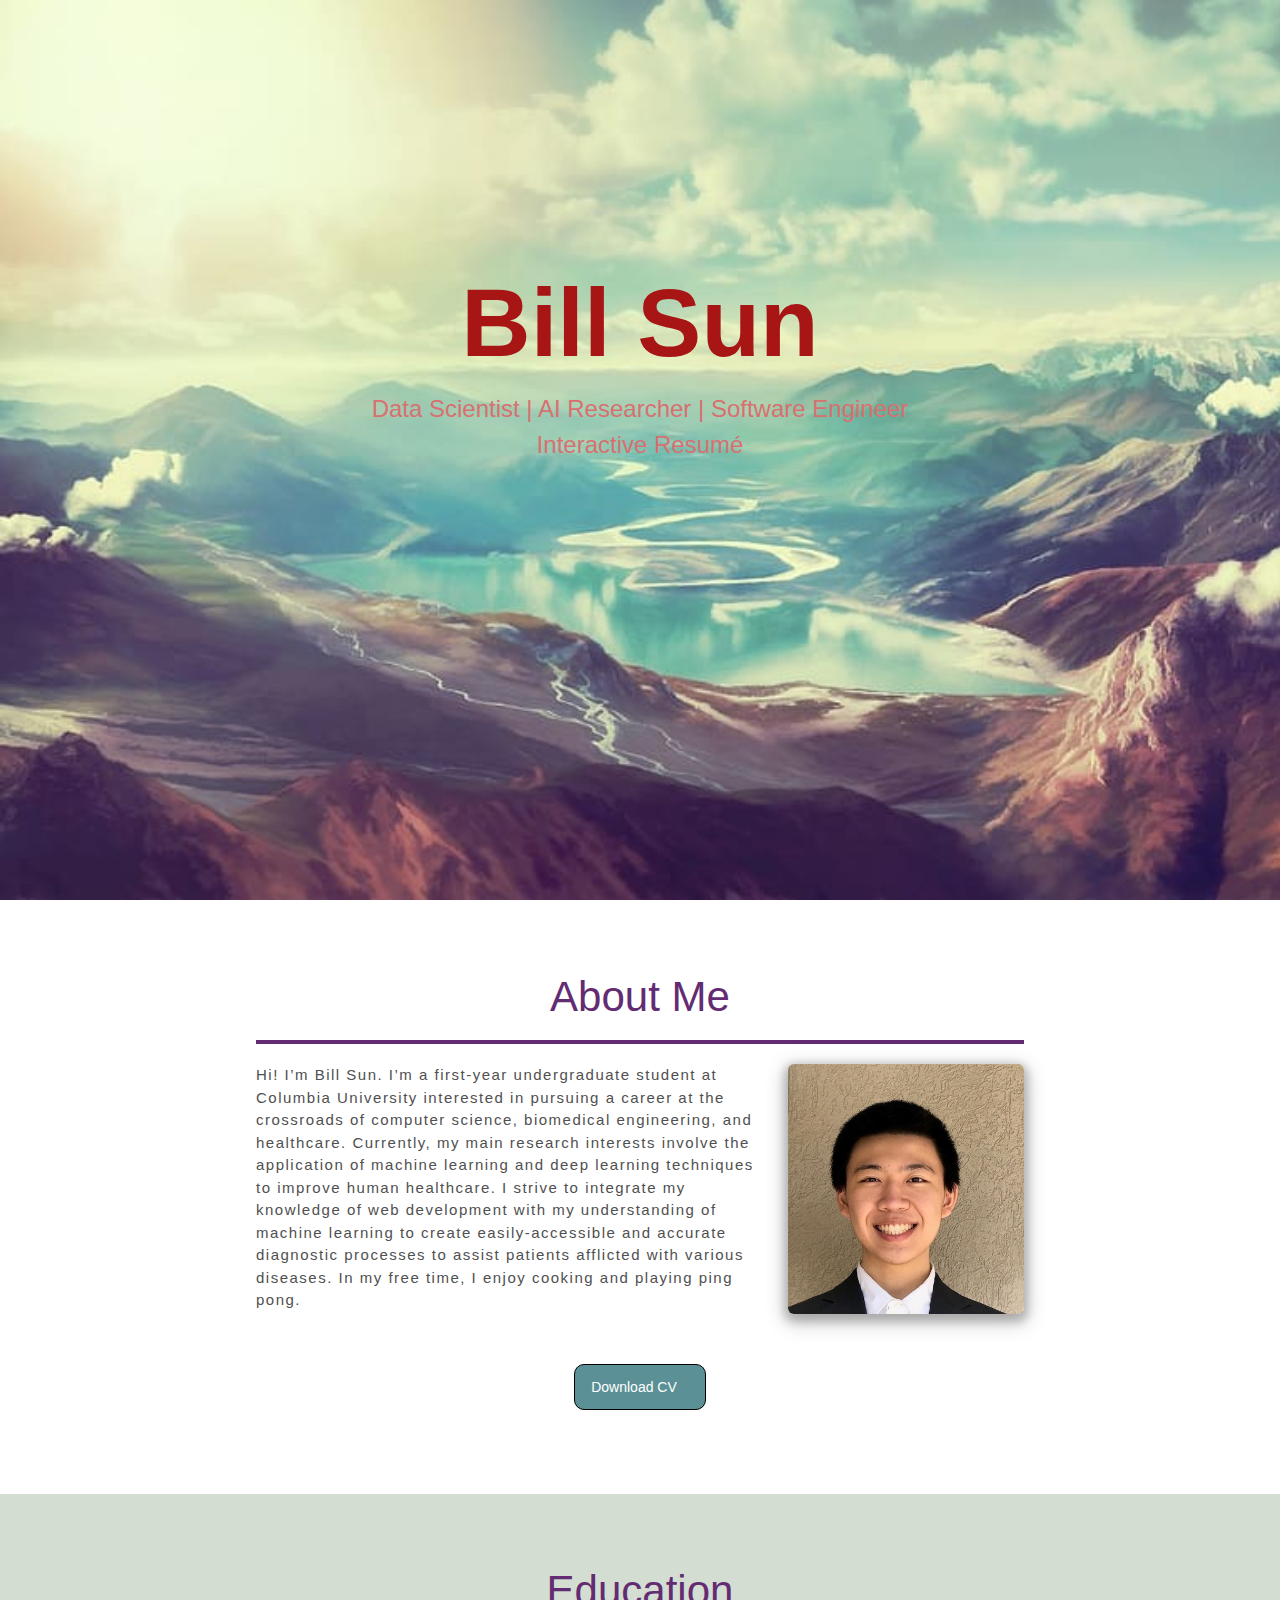
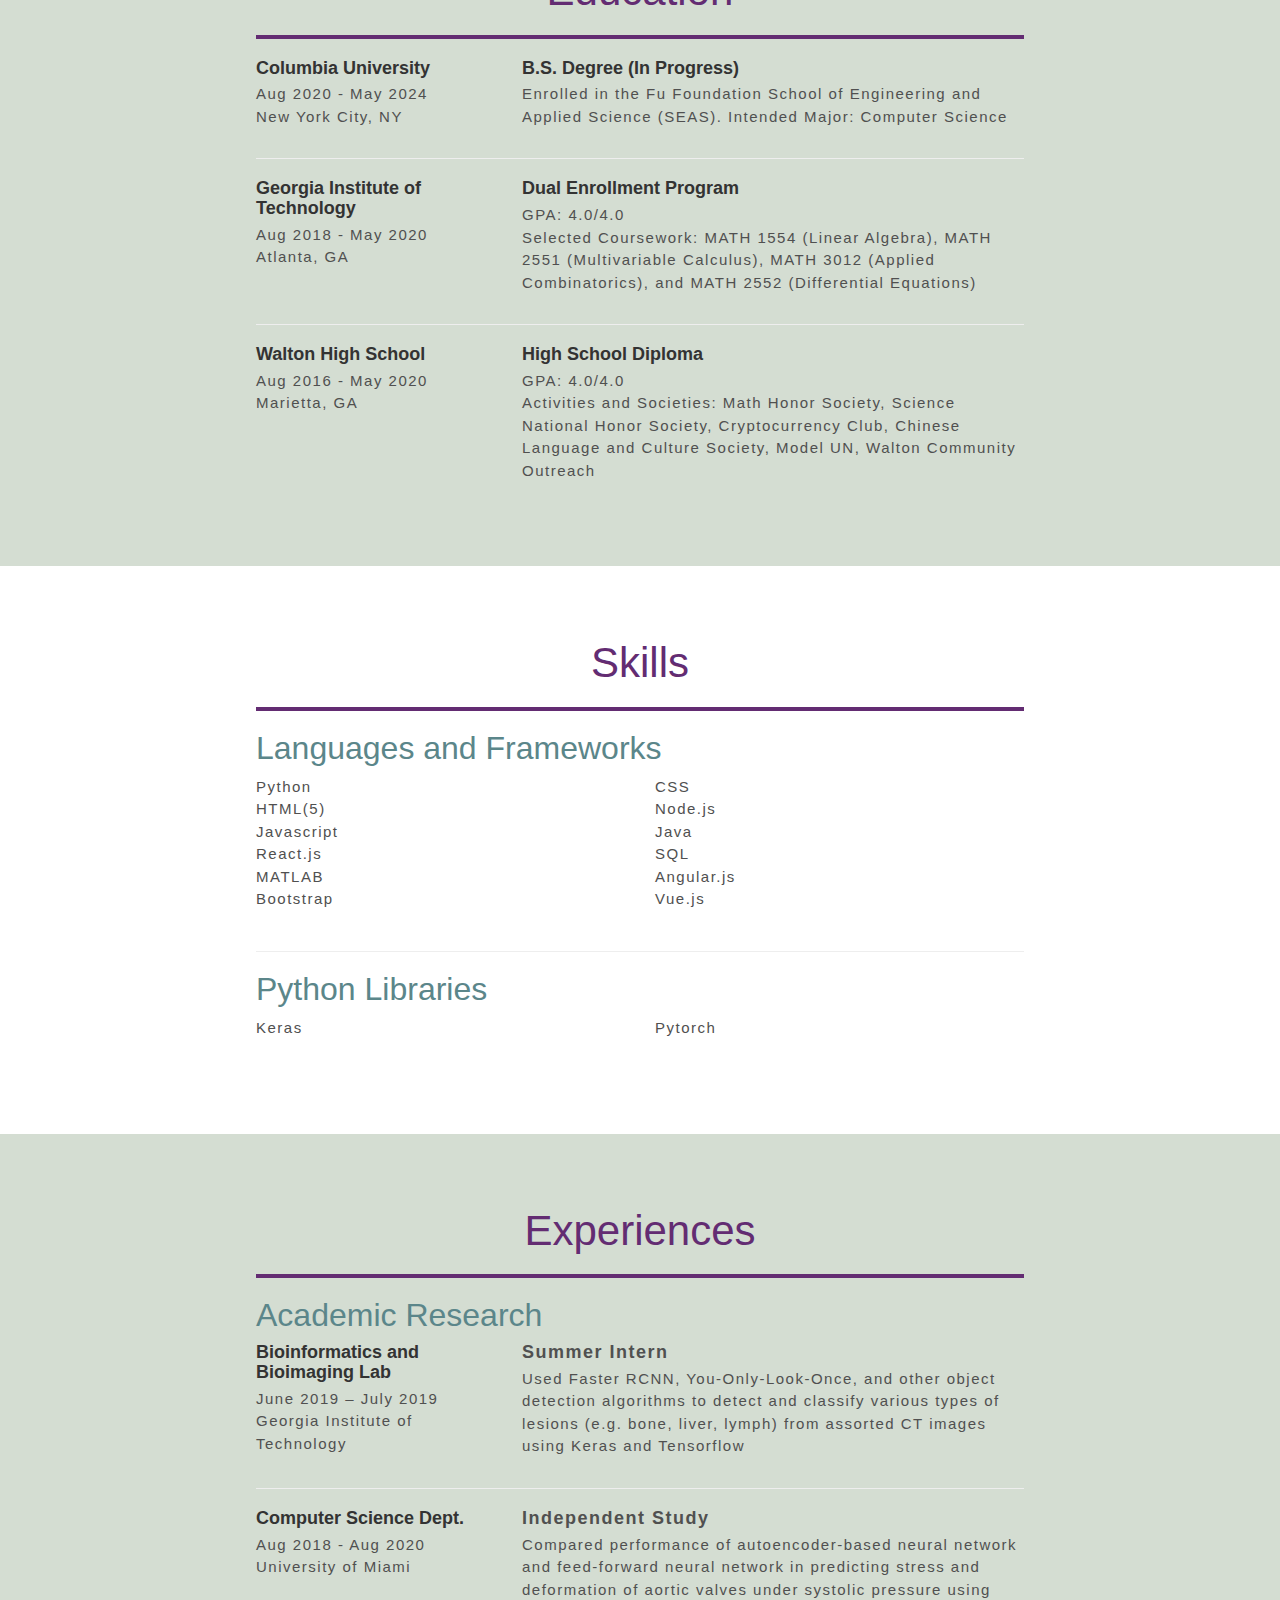
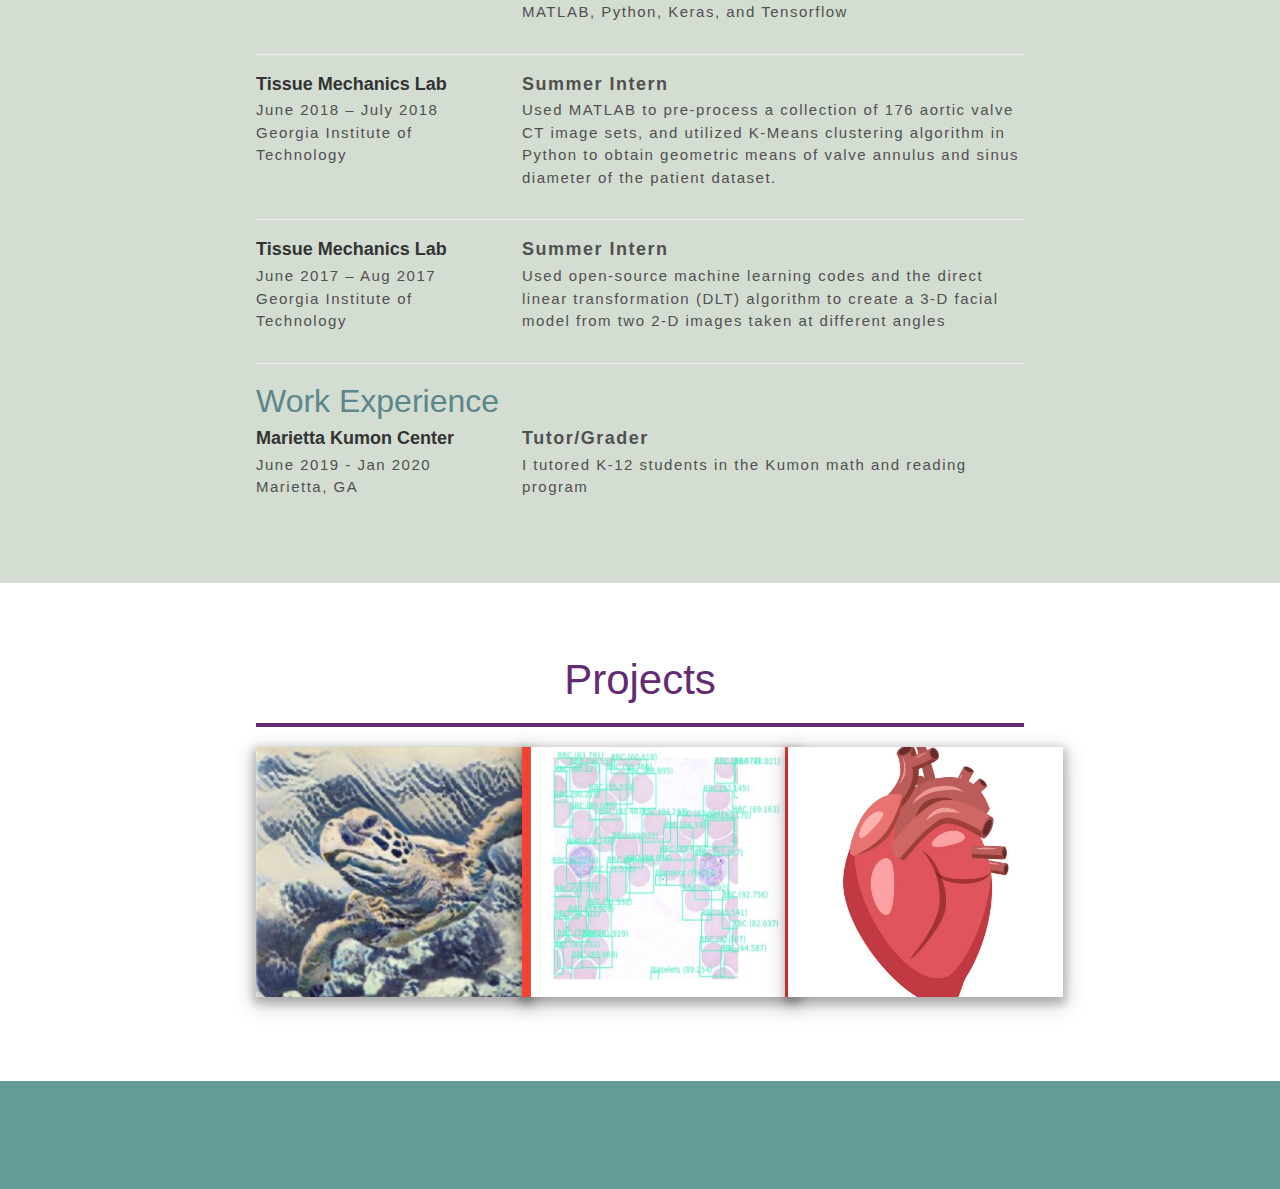
==== commit ff311c56: "added modal" ====
--- a/index.html
+++ b/index.html
@@ -60,7 +60,7 @@
                     of web development with my understanding of machine learning to create easily-accessible and 
                     accurate diagnostic processes to assist patients afflicted with various diseases. In my free 
                     time, I enjoy cooking and playing ping pong.</div>
-                <div class="col-sm-4"><img class="img-responsive img-rounded" src="./imgs/pfp2.jpg" alt="Bill"></div>
+                <div class="col-sm-4"><img class="img-responsive img-rounded" src="./imgs/pfp2.jpg" alt="Bill" style="box-shadow: 0 4px 8px 4px rgba(0,0,0,0.2),0 6px 20px 4px rgba(0,0,0,0.19);"></div>
             </div>
             <br>
             <div class="row text-center">
@@ -373,16 +373,16 @@
             <div class="row">
                 <div class="col-sm-4">
                     <div class="img-container">
-                        <img class="modal-img" src="./imgs/cat1.jpg" alt="cat" data-modal-target="#modal1">
+                        <img class="modal-img" src="./imgs/styletransfer2.JPG" alt="turtle" data-modal-target="#modal1">
                         <div class="img-overlay">
                             <div class="text">
-                                Modal 1
+                                StyleTransfer
                             </div>
                         </div>
                     </div>
                     <div class="my-modal" id="modal1">
                         <div class="modal-header">
-                            <div class="title">Modal Title 1</div>
+                            <div class="title">StyleTransfer</div>
                             <button class="close-button" data-close-btn>&times;</button>
                         </div>
                         <div class="modal-body">
@@ -392,16 +392,16 @@
                 </div>
                 <div class="col-sm-4">
                     <div class="img-container">
-                        <img class="modal-img" src="./imgs/cat2.jpg" alt="cat" data-modal-target="#modal2">
+                        <img class="modal-img" src="./imgs/malaria1.JPG" alt="malaria" data-modal-target="#modal2">
                         <div class="img-overlay">
                             <div class="text">
-                                Modal 2
+                                X-Malaria
                             </div>
                         </div>
                     </div>
                     <div class="my-modal" id="modal2">
                         <div class="modal-header">
-                            <div class="title">Modal Title 2</div>
+                            <div class="title">X-Malaria: Automated Malaria Diagnosis</div>
                             <button class="close-button" data-close-btn>&times;</button>
                         </div>
                         <div class="modal-body">
@@ -411,10 +411,10 @@
                 </div>
                 <div class="col-sm-4">
                     <div class="img-container">
-                        <img class="modal-img" src="./imgs/profile_pic.jpg" alt="cat" data-modal-target="#modal3">
+                        <img class="modal-img" src="./imgs/heart.jpg" alt="cat" data-modal-target="#modal3">
                         <div class="img-overlay">
                             <div class="text">
-                                Modal 3
+                                HeartHelper
                             </div>
                         </div>
                     </div>
@@ -430,11 +430,11 @@
                 </div>
             
             </div>
-            <div class="row">
+            <!-- <div class="row">
                 <div class="col-sm-4">Project 4</div>
                 <div class="col-sm-4">Project 5</div>
                 <div class="col-sm-4">Project 6</div>
-            </div>
+            </div> -->
         </div>
         <div id="modal-overlay"></div>
     </div>
--- a/styles.css
+++ b/styles.css
@@ -125,6 +125,7 @@
 .img-container {
     position: relative;
     width: 275px;
+    box-shadow: 0 4px 8px 3px rgba(0,0,0,0.2),0 6px 20px 3px rgba(0,0,0,0.19);
 }
 .modal-img {
     display: block;
@@ -146,15 +147,17 @@
     pointer-events: none;
 }
 .img-container:hover .img-overlay {
-    height: 25%;
-}
-.img-container:hover .modal-img {
+    height: 30%;
     opacity: 0.7;
-    transition: ease all 0.5s;
-}
+}
+/* .img-container:hover .modal-img {
+    opacity: 0.7;
+    transition: ease all 0.5s;
+} */
 .img-container .text {
+    opacity: 1;
     color: white;
-    font-size: 20px;
+    font-size: 26px;
     position: absolute;
     top: 50%;
     left: 50%;
@@ -175,13 +178,14 @@
     background-color: white;
     width: 600px;
     max-width: 80%;
+    box-shadow: 0 4px 8px 4px rgba(0,0,0,0.2),0 6px 20px 4px rgba(0,0,0,0.19);
 }
 .my-modal.active {
     transform: translate(-50%, -50%) scale(1);
 }
 
 .modal-header {
-    padding: 10px 15px;
+
     display: flex;
     justify-content: space-between;
     align-items: center;
@@ -220,4 +224,7 @@
 #modal-overlay.active {
     opacity: 1;
     pointer-events: all;
+}
+#navbar .active {
+    background: lightgreen
 }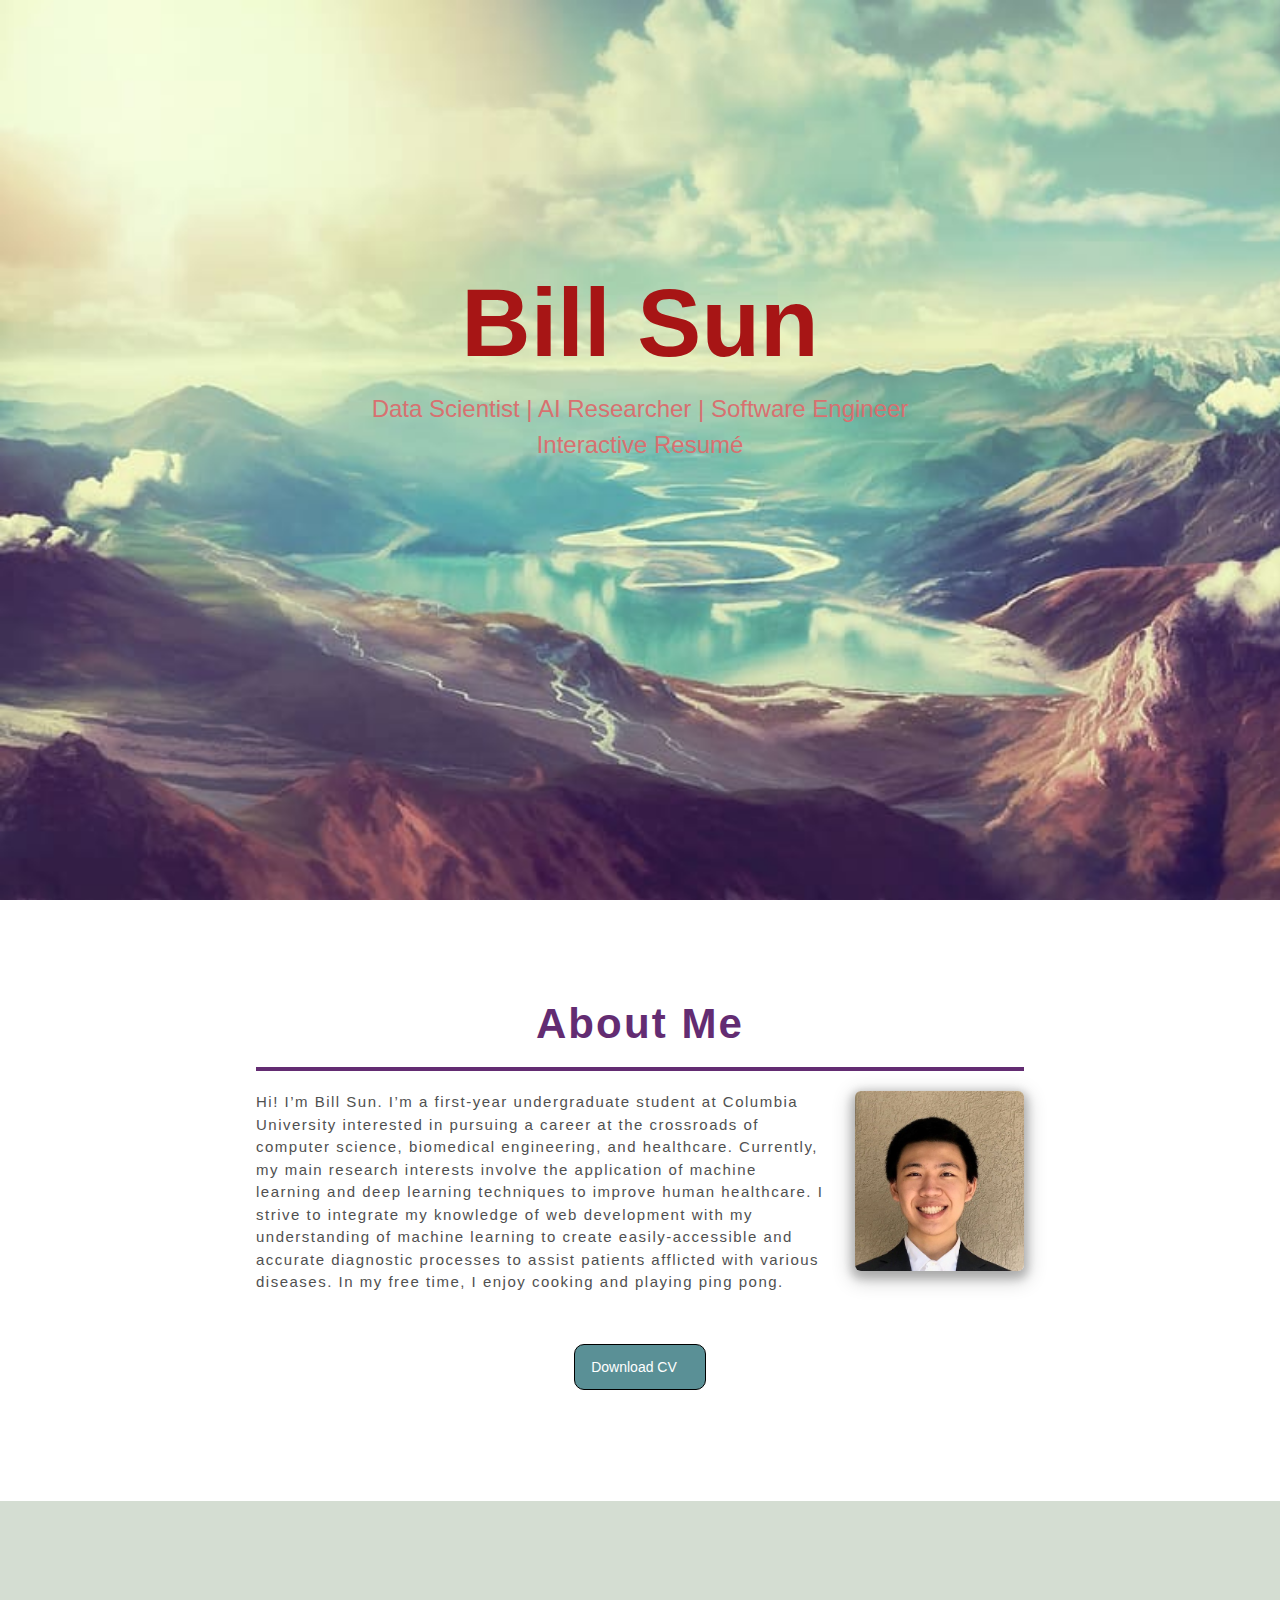
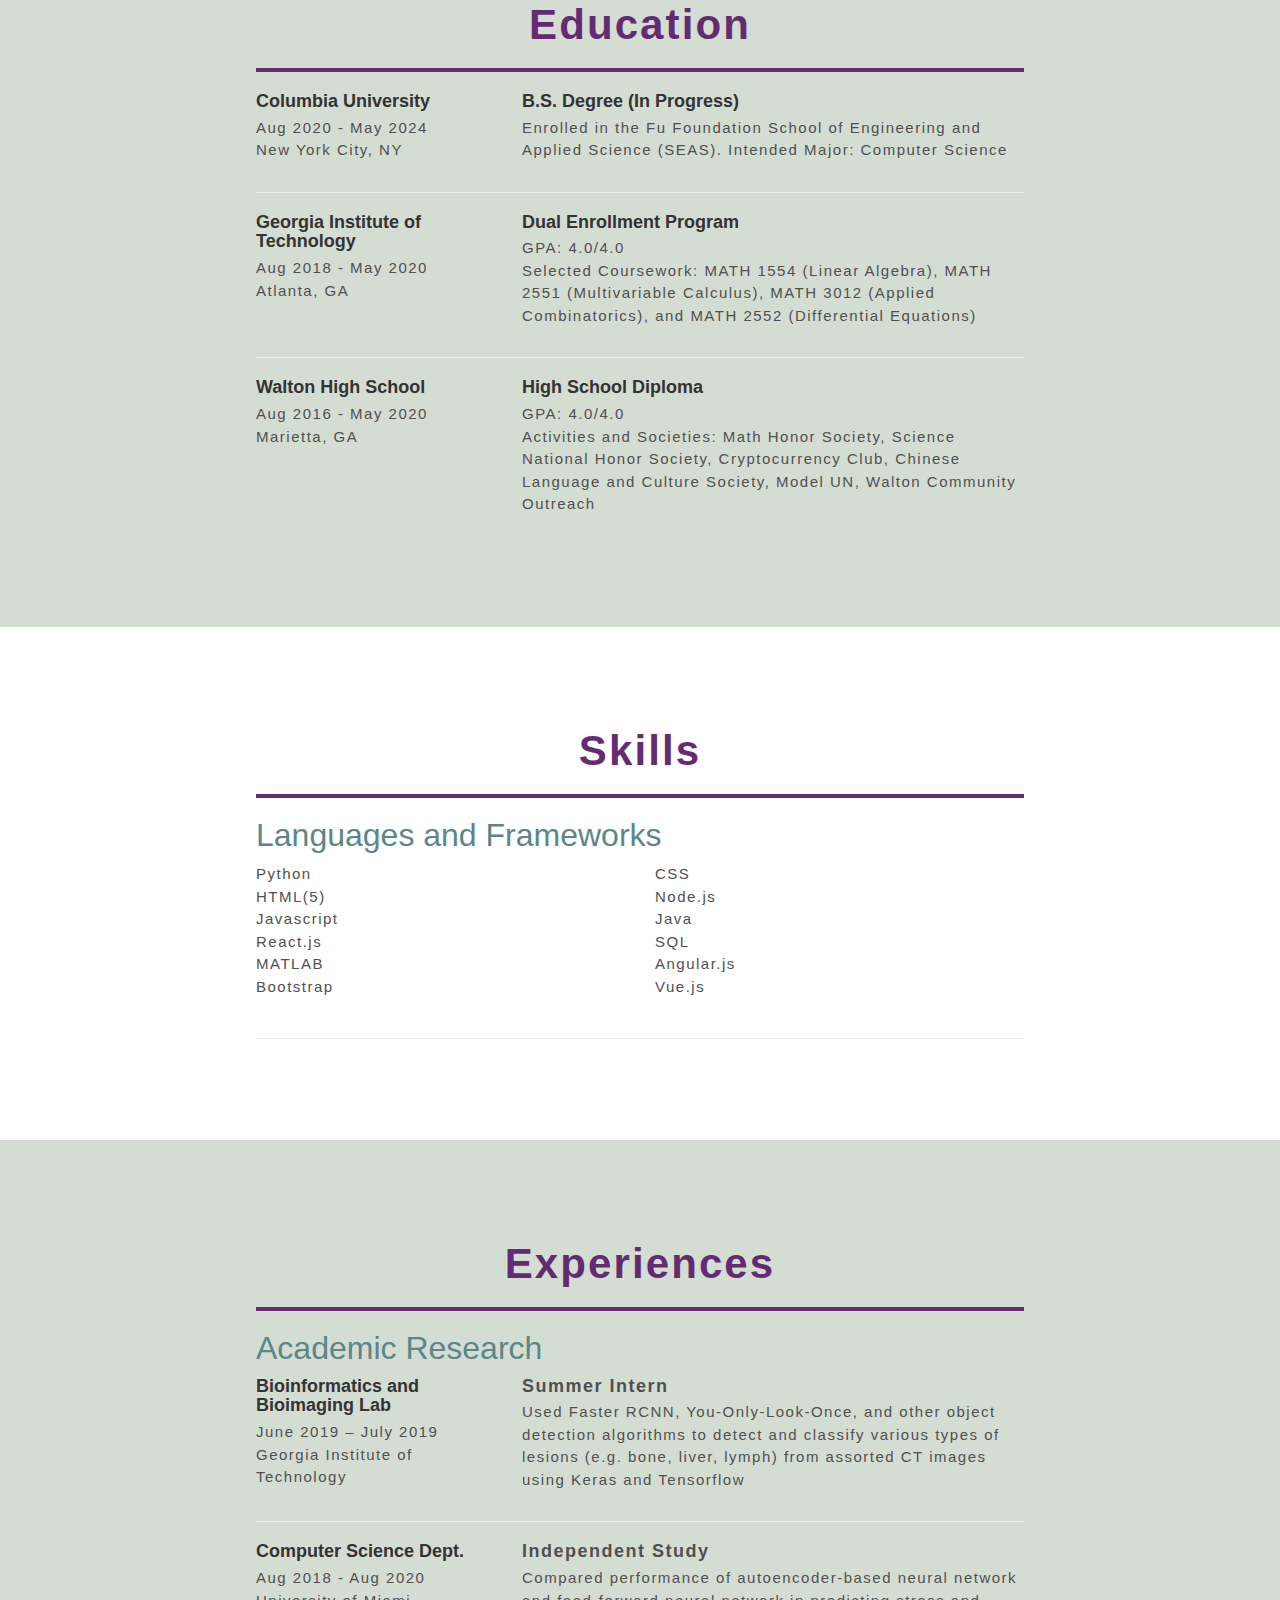
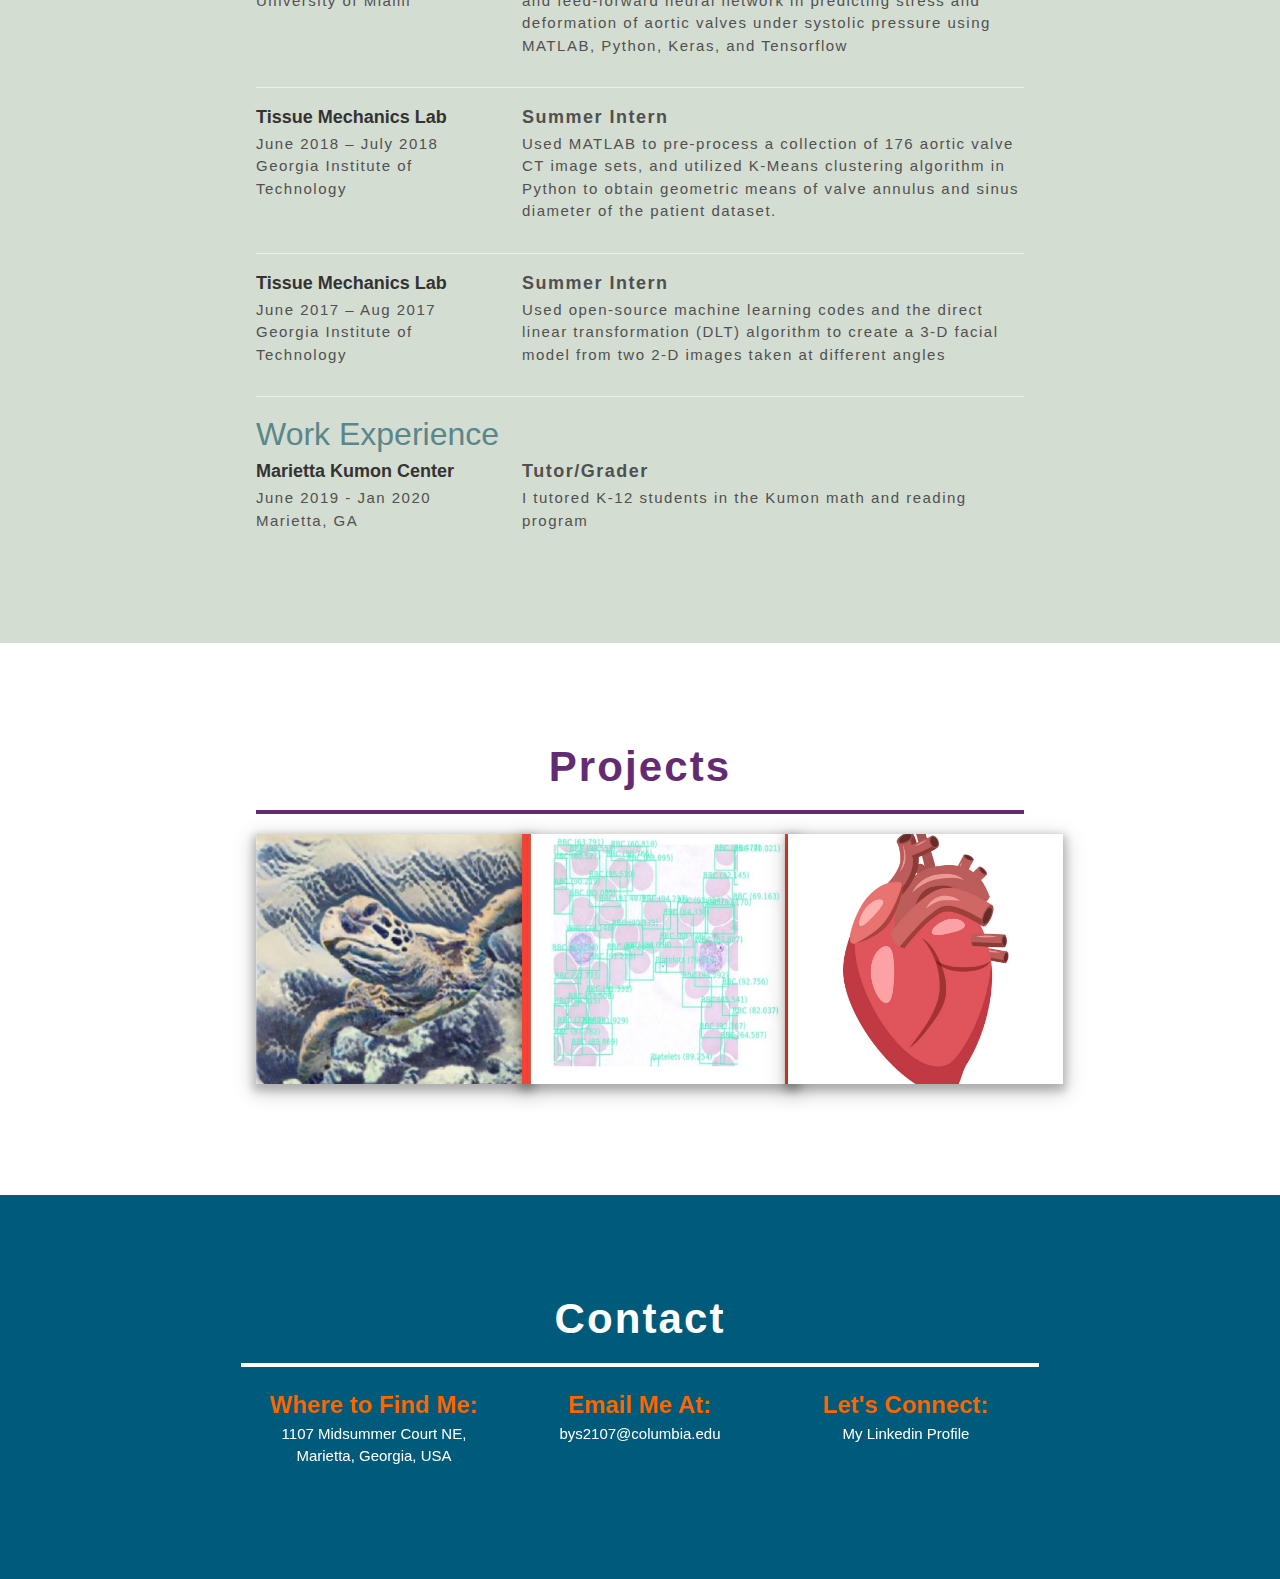
==== commit 53a8afbf: "finalized modals" ====
--- a/index.html
+++ b/index.html
@@ -52,7 +52,7 @@
             <h1 class="text-center">About Me</h1>
             <hr class="special">
             <div class="row">
-                <div class="col-sm-8 text" style="font-size: 15px;">
+                <div class="col-sm-9 text" style="font-size: 15px;">
                     Hi! I’m Bill Sun. I’m a first-year undergraduate student at Columbia University interested 
                     in pursuing a career at the crossroads of computer science, biomedical engineering, and 
                     healthcare. Currently, my main research interests involve the application of machine learning 
@@ -60,7 +60,7 @@
                     of web development with my understanding of machine learning to create easily-accessible and 
                     accurate diagnostic processes to assist patients afflicted with various diseases. In my free 
                     time, I enjoy cooking and playing ping pong.</div>
-                <div class="col-sm-4"><img class="img-responsive img-rounded" src="./imgs/pfp2.jpg" alt="Bill" style="box-shadow: 0 4px 8px 4px rgba(0,0,0,0.2),0 6px 20px 4px rgba(0,0,0,0.19);"></div>
+                <div class="col-sm-3"><img class="img-responsive img-rounded" src="./imgs/pfp2.jpg" alt="Bill" style="box-shadow: 0 4px 8px 4px rgba(0,0,0,0.2),0 6px 20px 4px rgba(0,0,0,0.19);"></div>
             </div>
             <br>
             <div class="row text-center">
@@ -255,7 +255,7 @@
                 </div>
             </div>
             <hr>
-            <h2>Python Libraries</h2>
+            <!-- <h2>Python Libraries</h2>
             <div class="row">
                 <div class="col-sm-6">
                     <ul class="no-bullets text">
@@ -285,7 +285,7 @@
                         </li>
                     </ul>
                 </div>
-            </div>
+            </div> -->
         </div>
     </div>
     <div class="container-fluid grey" id="experiences">
@@ -381,12 +381,18 @@
                         </div>
                     </div>
                     <div class="my-modal" id="modal1">
-                        <div class="modal-header">
+                        <div class="modal-headerr">
                             <div class="title">StyleTransfer</div>
                             <button class="close-button" data-close-btn>&times;</button>
                         </div>
+                        <img src="./imgs/styletransfer1.JPG" alt="bg img">
                         <div class="modal-body">
-                            Lorem ipsum dolor sit, amet consectetur adipisicing elit. Suscipit, ipsum ducimus distinctio delectus enim minus voluptatem odio numquam exercitationem iure, provident non laboriosam repudiandae, velit saepe culpa! Dignissimos hic quidem voluptas quae sapiente dolorem dolor! Voluptates dignissimos quo nihil perferendis odio aperiam excepturi laboriosam iste deleniti. Fuga, debitis? Nulla, id magnam! Adipisci mollitia, sint magni, natus libero iste quidem voluptas assumenda eum amet eligendi obcaecati consequatur voluptatum, tempore cumque sed nihil nostrum inventore quod delectus praesentium laborum beatae maiores. Fugiat.
+                            Web application that utilizes a deep neural network to provide a real-time means of styling user images with various famous 
+                            artwork styles (e.g. Van Gogh's Starry Night). The style transfer algorithm was taken from the tensorflow_hub library in Python.
+                            The frontend was built using HTML, CSS, and Javascript, and backend was built using Flask.
+                        </div>
+                        <div class="modal-foot">
+                            <a href="https://styletransfer1.pythonanywhere.com/">Live Demo!</a>
                         </div>
                     </div>
                 </div>
@@ -400,12 +406,19 @@
                         </div>
                     </div>
                     <div class="my-modal" id="modal2">
-                        <div class="modal-header">
+                        <div class="modal-headerr">
                             <div class="title">X-Malaria: Automated Malaria Diagnosis</div>
                             <button class="close-button" data-close-btn>&times;</button>
                         </div>
+                        <img src="./imgs/malaria2.JPG" alt="bg img">
                         <div class="modal-body">
-                            Lorem ipsum dolor sit, amet consectetur adipisicing elit. Suscipit, ipsum ducimus distinctio delectus enim minus voluptatem odio numquam exercitationem iure, provident non laboriosam repudiandae, velit saepe culpa! Dignissimos hic quidem voluptas quae sapiente dolorem dolor! Voluptates dignissimos quo nihil perferendis odio aperiam excepturi laboriosam iste deleniti. Fuga, debitis? Nulla, id magnam! Adipisci mollitia, sint magni, natus libero iste quidem voluptas assumenda eum amet eligendi obcaecati consequatur voluptatum, tempore cumque sed nihil nostrum inventore quod delectus praesentium laborum beatae maiores. Fugiat.
+                            Web application that performs malaria diagnosis from thin blood smear images using two deep learning models. A custom-trained You-Only-Look-Once (YOLO) object detection
+                            algorithm detects and segments individual red blood cells from the entire blood smear image, and a standard convolutional neural network classifies
+                            individual red blood cells as infected or uninfected by malaria parasite. The deep learning models were developed using Keras and Tensorflow in Python. 
+                            The frontend was built using HTML, CSS, and Javascript, and backend was built using Flask.
+                        </div>
+                        <div class="modal-foot">
+                            <a href="https://malariadiagnosis.pythonanywhere.com/">Live Demo!</a>
                         </div>
                     </div>
                 </div>
@@ -419,8 +432,74 @@
                         </div>
                     </div>
                     <div class="my-modal" id="modal3">
-                        <div class="modal-header">
-                            <div class="title">Modal Title 3</div>
+                        <div class="modal-headerr">
+                            <div class="title">HeartHelper</div>
+                            <button class="close-button" data-close-btn>&times;</button>
+                        </div>
+                        <img src="./imgs/heart2.JPG" alt="bg img">
+                        <div class="modal-body">
+                            Web application that diagnoses risk of heart disease from 13 clinical characteristics (e.g. sex, age, resting blood pressire) using the Gaussian Naive Bayes algorithm,
+                            which achieved  ~90% diagnostic accuracy. The predictive models was developed using Sci-Kit Learn in Python. 
+                            The frontend was built using HTML, CSS, and Javascript, and backend was built using Flask.
+                        </div>
+                        <div class="modal-foot">
+                            <a href="https://hearthelper.pythonanywhere.com/">Live Demo!</a>
+                        </div>
+                    </div>
+                </div>
+            
+            </div>
+            <!-- <div class="row">
+                <div class="col-sm-4">
+                    <div class="img-container">
+                        <img class="modal-img" src="./imgs/styletransfer2.JPG" alt="turtle" data-modal-target="#modal4">
+                        <div class="img-overlay">
+                            <div class="text">
+                                Modal 4
+                            </div>
+                        </div>
+                    </div>
+                    <div class="my-modal" id="modal4">
+                        <div class="modal-headerr">
+                            <div class="title">Modal 4</div>
+                            <button class="close-button" data-close-btn>&times;</button>
+                        </div>
+                        <div class="modal-body">
+                            Lorem ipsum dolor sit, amet consectetur adipisicing elit. Suscipit, ipsum ducimus distinctio delectus enim minus voluptatem odio numquam exercitationem iure, provident non laboriosam repudiandae, velit saepe culpa! Dignissimos hic quidem voluptas quae sapiente dolorem dolor! Voluptates dignissimos quo nihil perferendis odio aperiam excepturi laboriosam iste deleniti. Fuga, debitis? Nulla, id magnam! Adipisci mollitia, sint magni, natus libero iste quidem voluptas assumenda eum amet eligendi obcaecati consequatur voluptatum, tempore cumque sed nihil nostrum inventore quod delectus praesentium laborum beatae maiores. Fugiat.
+                        </div>
+                    </div>
+                </div>
+                <div class="col-sm-4">
+                    <div class="img-container">
+                        <img class="modal-img" src="./imgs/malaria1.JPG" alt="malaria" data-modal-target="#modal5">
+                        <div class="img-overlay">
+                            <div class="text">
+                                Modal 5
+                            </div>
+                        </div>
+                    </div>
+                    <div class="my-modal" id="modal5">
+                        <div class="modal-headerr">
+                            <div class="title">Modal 5</div>
+                            <button class="close-button" data-close-btn>&times;</button>
+                        </div>
+                        <div class="modal-body">
+                            Lorem ipsum dolor sit, amet consectetur adipisicing elit. Suscipit, ipsum ducimus distinctio delectus enim minus voluptatem odio numquam exercitationem iure, provident non laboriosam repudiandae, velit saepe culpa! Dignissimos hic quidem voluptas quae sapiente dolorem dolor! Voluptates dignissimos quo nihil perferendis odio aperiam excepturi laboriosam iste deleniti. Fuga, debitis? Nulla, id magnam! Adipisci mollitia, sint magni, natus libero iste quidem voluptas assumenda eum amet eligendi obcaecati consequatur voluptatum, tempore cumque sed nihil nostrum inventore quod delectus praesentium laborum beatae maiores. Fugiat.
+                        </div>
+                    </div>
+                </div>
+                <div class="col-sm-4">
+                    <div class="img-container">
+                        <img class="modal-img" src="./imgs/heart.jpg" alt="cat" data-modal-target="#modal6">
+                        <div class="img-overlay">
+                            <div class="text">
+                                Modal 6
+                            </div>
+                        </div>
+                    </div>
+                    <div class="my-modal" id="modal6">
+                        <div class="modal-headerr">
+                            <div class="title">Modal Title 6</div>
                             <button class="close-button" data-close-btn>&times;</button>
                         </div>
                         <div class="modal-body">
@@ -429,17 +508,38 @@
                     </div>
                 </div>
             
-            </div>
-            <!-- <div class="row">
-                <div class="col-sm-4">Project 4</div>
-                <div class="col-sm-4">Project 5</div>
-                <div class="col-sm-4">Project 6</div>
             </div> -->
         </div>
         <div id="modal-overlay"></div>
     </div>
     <div class="container-fluid dark-blue" id="contact">
-
+        <div class="content">
+            <div class="row">
+                <h1 class="text-center">Contact</h1>
+                <hr class="hr-white">
+                <div class="col-sm-4 text-center">
+                    <i class="fas fa-map-signs icon"></i>
+                    <div class="white">
+                        <div class="emp">Where to Find Me:</div> 1107 Midsummer Court NE, Marietta, Georgia, USA
+                    </div>
+                </div>
+                <div class="col-sm-4 text-center">
+                    <i class="far fa-envelope-open icon"></i>
+                    <div class="white">
+                        <div class="emp">Email Me At:</div> bys2107@columbia.edu
+                    </div>
+                   
+                </div>
+                <div class="col-sm-4 text-center">
+                    <i class="fab fa-linkedin icon"></i>
+                    <div class="white">
+                        <div class="emp">Let's Connect:</div>
+                        <a href="https://www.linkedin.com/in/bill-sun-83ab771a5/">My Linkedin Profile</a>
+                    </div>
+                </div>
+            </div>
+        </div>
+        
     </div>
     <script src="./app.js"></script>
 </body>
--- a/styles.css
+++ b/styles.css
@@ -66,16 +66,18 @@
     background-color: #d4ddd2;
 }
 .dark-blue {
-    background-color: #649c98;
+    background-color: #005a79;
 }
 .container-fluid {
-    padding: 6vh 10vw;
+    padding: 9vh 10vw;
 }
 .container-fluid .row {
     margin-bottom: 30px;
 }
 .container-fluid h1 {
     font-size: 42px;
+    font-weight: bold;
+    letter-spacing: 0.05em;
     color: #632c72;
 }
 .container-fluid h2 {
@@ -93,6 +95,9 @@
 }
 hr.special {
     border: 2px solid #632c72;
+}
+hr.hr-white {
+    border: 2px solid white;
 }
 .text {
     font-size: 15px; 
@@ -126,6 +131,7 @@
     position: relative;
     width: 275px;
     box-shadow: 0 4px 8px 3px rgba(0,0,0,0.2),0 6px 20px 3px rgba(0,0,0,0.19);
+    
 }
 .modal-img {
     display: block;
@@ -173,7 +179,7 @@
     transform: translate(-50%, -50%) scale(0);
     transition: 200ms ease-in-out;
     border: 1px solid black;
-    border-radius: 10px;
+    /* border-radius: 10px; */
     z-index: 9;
     background-color: white;
     width: 600px;
@@ -184,31 +190,49 @@
     transform: translate(-50%, -50%) scale(1);
 }
 
-.modal-header {
-
+.modal-headerr {
+    padding: 10px 15px;
+    border-bottom: 1px solid black;
     display: flex;
     justify-content: space-between;
     align-items: center;
-    border-bottom: 1px solid black;
-}
-
-.modal-header .title {
-    font-size: 1.25rem;
-    font-weight: bold;
-}
-
-.modal-header .close-button {
+    background: #b1ecff;
+}
+
+.modal-headerr .title {
+    font-weight: bold;
+    font-size: 20px;
+    color: #000080;
+}
+
+.modal-headerr .close-button {
     cursor: pointer;
     border: none;
     outline: none;
     background: none;
-    font-size: 1.5rem;
-}
-
+    font-size: 30px;
+}
+.my-modal img {
+    width: 100%;
+    height: auto;
+}
 .modal-body {
     padding: 10px 15px;
 }
-
+.modal-foot {
+    background: #000080;
+    padding: 10px 15px;
+}
+.modal-foot a {
+    text-decoration: none;
+    font-size: 20px;
+    font-weight: bold;
+    color: white;
+}
+.modal-foot a:hover {
+    color: #b1ecff;
+    transition: ease all 0.5s;
+}
 #modal-overlay {
     position: fixed;
     opacity: 0;
@@ -227,4 +251,32 @@
 }
 #navbar .active {
     background: lightgreen
+}
+
+#contact h1 {
+    color: white;
+}
+#contact .white {
+    font-size: 15px; 
+    line-height: 1.5;
+    color: white;
+}
+#contact .icon {
+    font-size: 64px; 
+    color: white;
+    margin-top: 28px;
+    margin-bottom: 28px;
+}
+#contact .emp {
+    color: #ff6600;
+    font-weight: bold;
+    font-size: 24px;
+}
+#contact a {
+    text-decoration: none;
+    color: white;
+}
+#contact a:hover {
+    color:skyblue;
+    transition: ease all 0.5s;
 }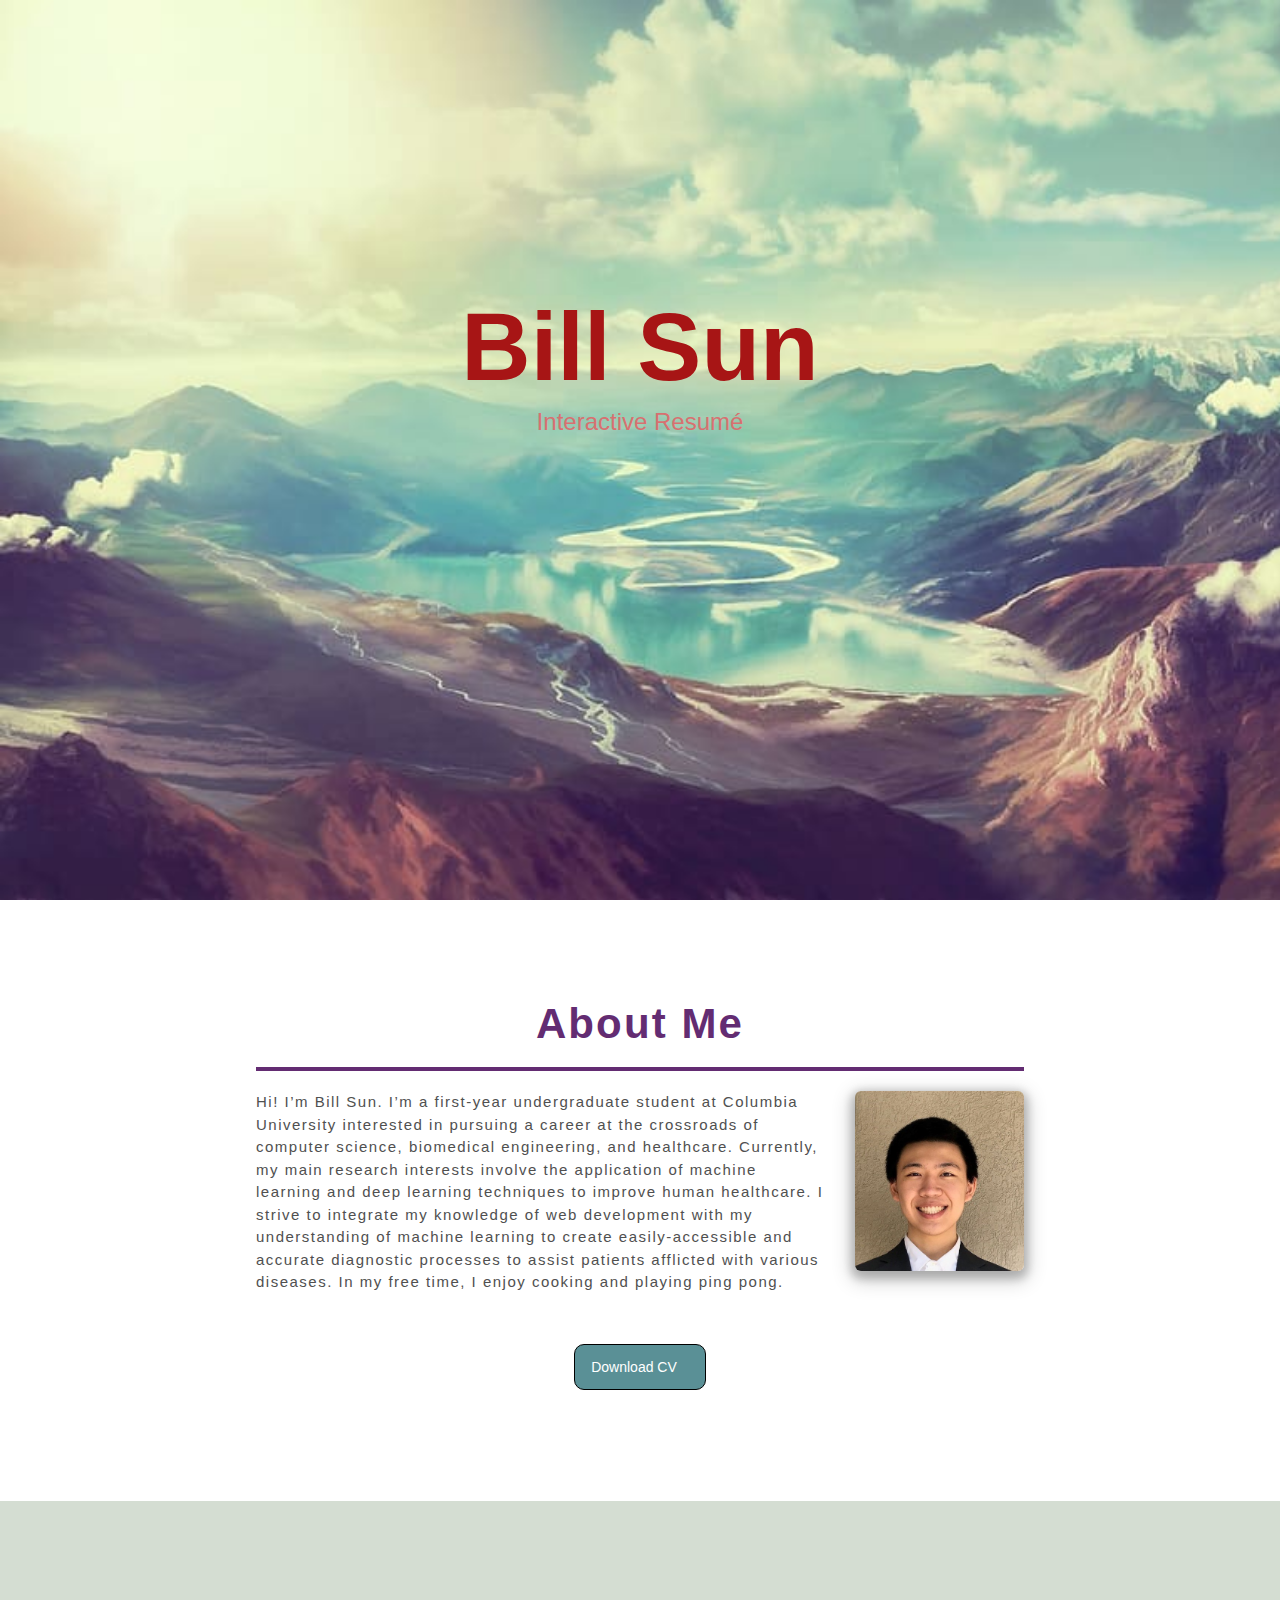
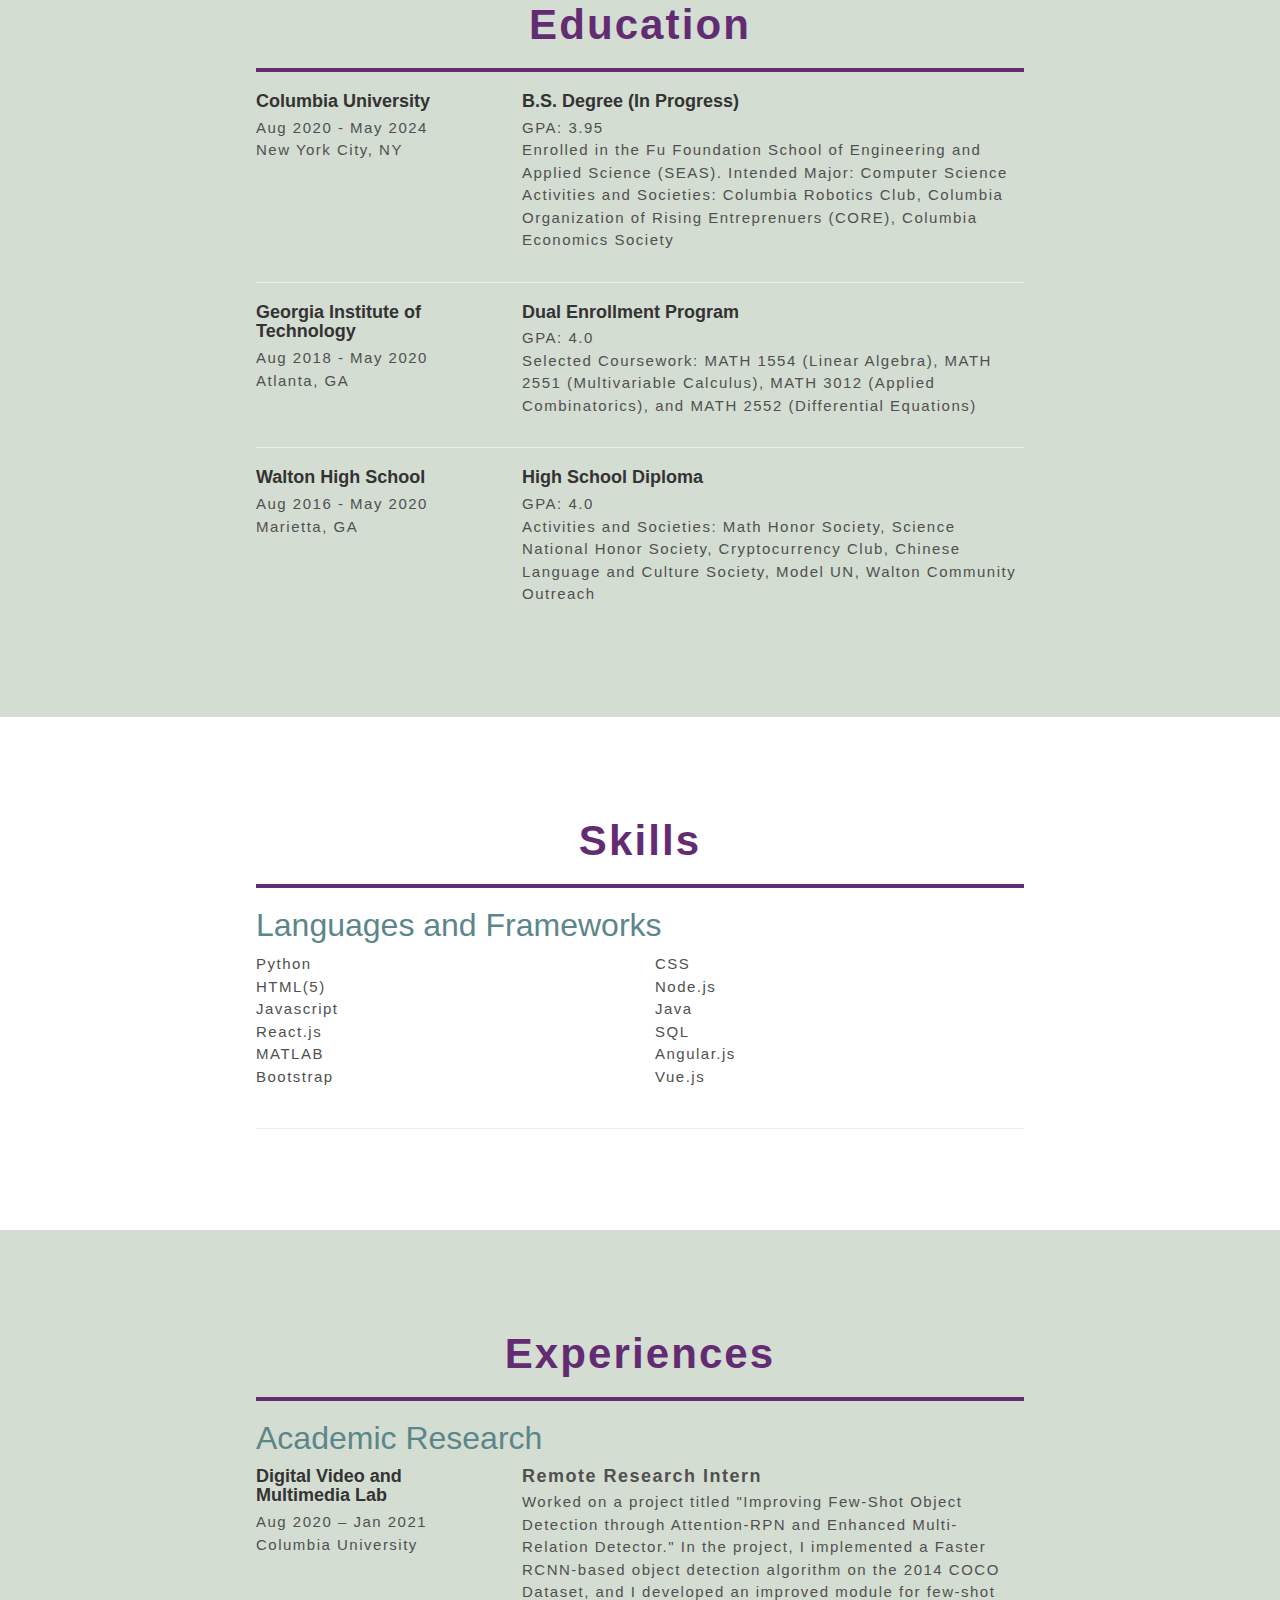
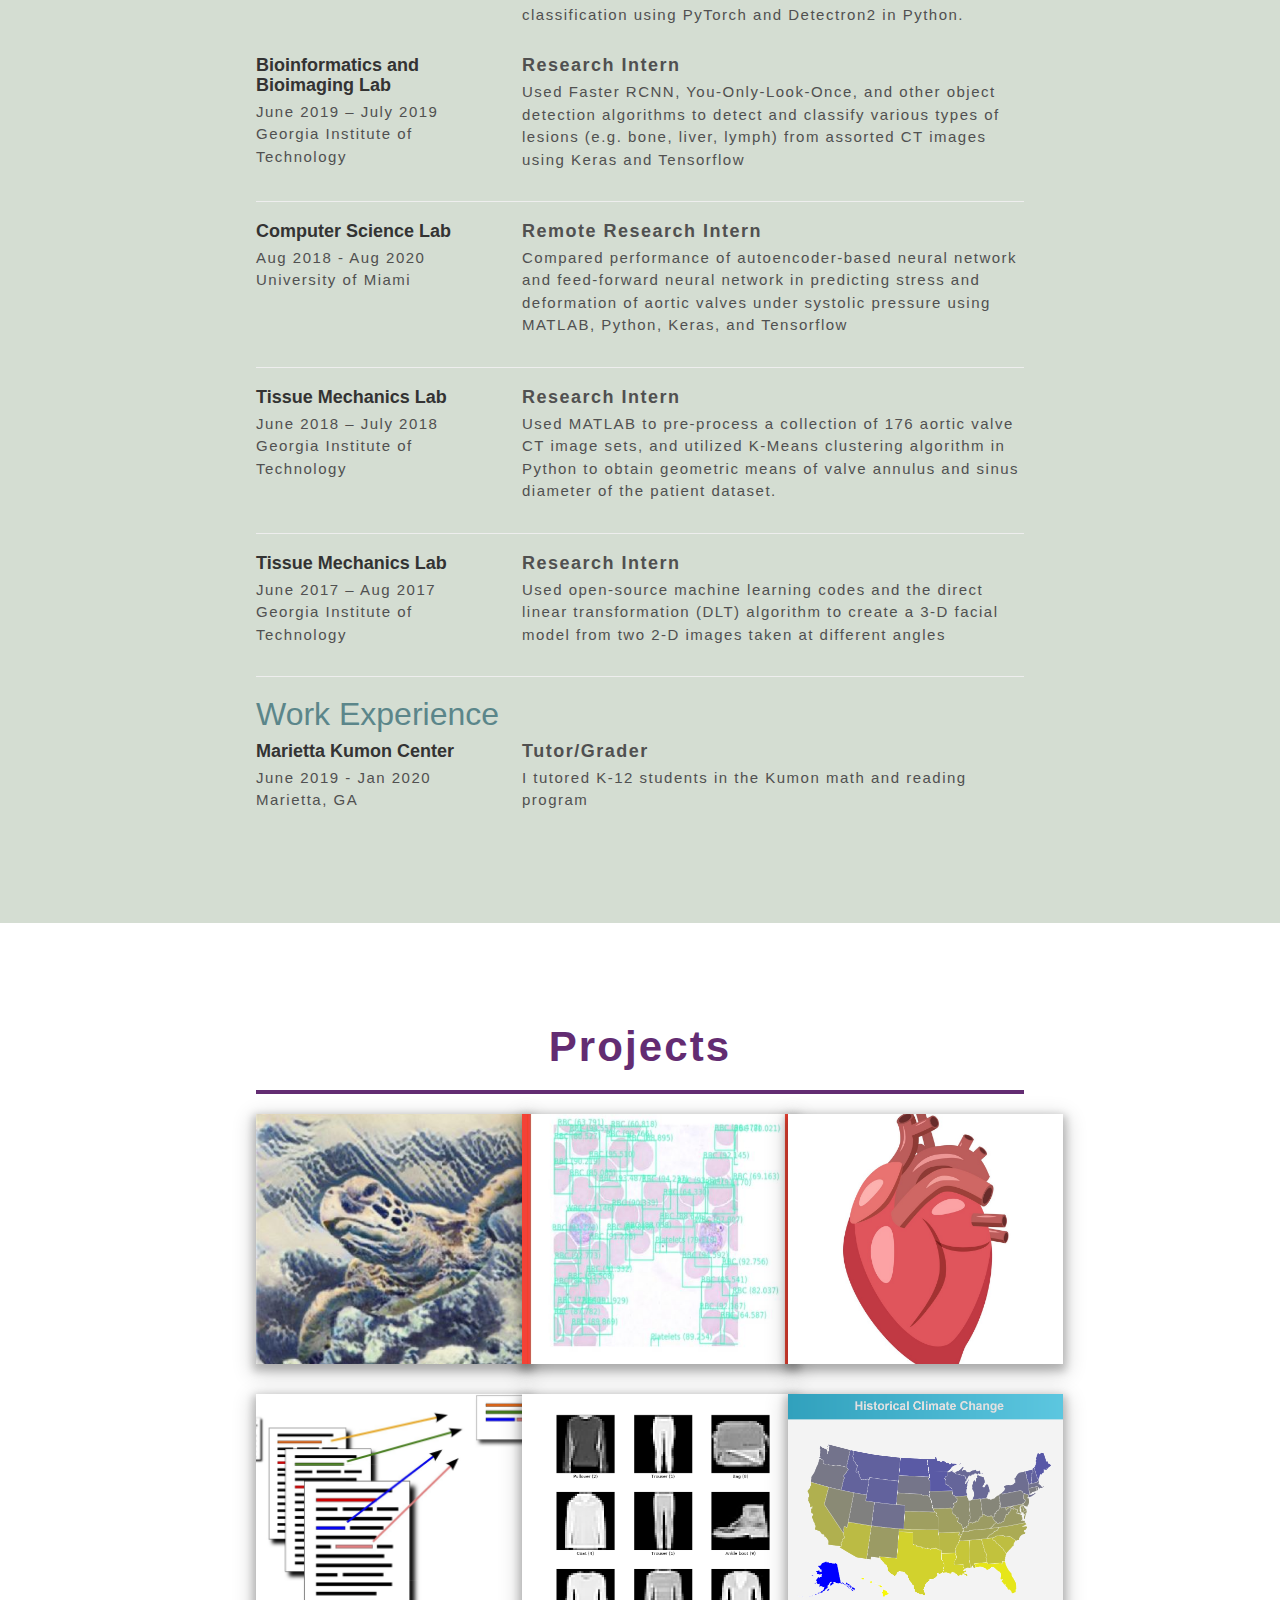
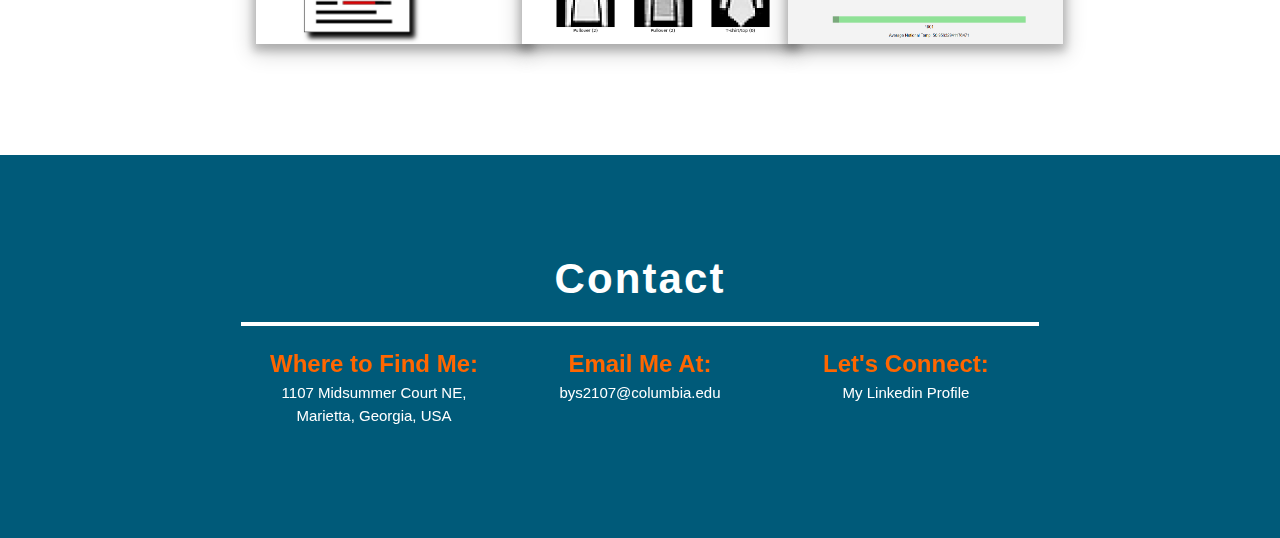
==== commit eab6cc86: "updated projects" ====
--- a/index.html
+++ b/index.html
@@ -37,7 +37,7 @@
     <div class="jumbotron">
         <div class="text-center" style="position:relative; bottom: 6vh;">
             <h1>Bill Sun</h1>
-            <h2>Data Scientist | AI Researcher | Software Engineer </h2>
+            <!-- <h2>Data Scientist | AI Researcher | Software Engineer </h2> -->
             <h2 style="margin-top: 0;">Interactive Resumé</h2>
             <h2 class="icons" style="margin-top: 40px; font-size: 30px;">
                 <a href="https://www.linkedin.com/in/bill-sun-83ab771a5/"><i class="fab fa-linkedin"></i></a> 
@@ -64,7 +64,7 @@
             </div>
             <br>
             <div class="row text-center">
-                <a href="https://billsun9.github.io/cv.pdf" target="_blank">
+                <a href="https://billsun9.github.io/cv2.pdf" target="_blank">
                     <button class="cv">
                         Download CV <i class="far fa-file" style="padding-left: 12px;"></i>
                     </button>
@@ -84,8 +84,9 @@
                 </div>
                 <div class="col-sm-8">
                     <h3>B.S. Degree (In Progress)</h3>
-                    <!-- <div class="text">GPA: 4.0/4.0</div> -->
+                    <div class="text">GPA: 3.95</div>
                     <div class="text">Enrolled in the Fu Foundation School of Engineering and Applied Science (SEAS). Intended Major: Computer Science</div>
+                    <div class="text">Activities and Societies: Columbia Robotics Club, Columbia Organization of Rising Entreprenuers (CORE), Columbia Economics Society</div>
                 </div>
             </div>
             <hr>
@@ -97,7 +98,7 @@
                 </div>
                 <div class="col-sm-8">
                     <h3>Dual Enrollment Program</h3>
-                    <div class="text">GPA: 4.0/4.0</div>
+                    <div class="text">GPA: 4.0</div>
                     <div class="text">Selected Coursework: MATH 1554 (Linear Algebra), MATH 2551 (Multivariable Calculus), MATH 3012 (Applied Combinatorics),
                     and MATH 2552 (Differential Equations)</div>
                 </div>
@@ -111,7 +112,7 @@
                 </div>
                 <div class="col-sm-8">
                     <h3>High School Diploma</h3>
-                    <div class="text">GPA: 4.0/4.0</div>
+                    <div class="text">GPA: 4.0</div>
                     <div class="text">Activities and Societies: Math Honor Society, Science National Honor Society, Cryptocurrency Club, Chinese Language and Culture Society, Model UN, Walton Community Outreach</div>
                 </div>
             </div>
@@ -295,12 +296,27 @@
             <h2>Academic Research</h2>
             <div class="row">
                 <div class="col-sm-4">
+                    <h3>Digital Video and Multimedia Lab</h3>
+                    <div class="text">Aug 2020 – Jan 2021</div>
+                    <div class="text">Columbia University</div>
+                </div>
+                <div class="col-sm-8 text">
+                    <h3>Remote Research Intern</h3>
+                    <div class="text">
+                        Worked on a project titled "Improving Few-Shot Object Detection through Attention-RPN and Enhanced Multi-Relation Detector."
+                         In the project, I implemented a Faster RCNN-based object detection algorithm on the 2014 COCO Dataset, and I developed an improved module 
+                         for few-shot classification using PyTorch and Detectron2 in Python.
+                    </div>
+                </div>
+            </div>
+            <div class="row">
+                <div class="col-sm-4">
                     <h3> Bioinformatics and Bioimaging Lab</h3>
                     <div class="text">June 2019 – July 2019</div>
                     <div class="text">Georgia Institute of Technology</div>
                 </div>
                 <div class="col-sm-8 text">
-                    <h3>Summer Intern</h3>
+                    <h3>Research Intern</h3>
                     <div class="text">
                         Used Faster RCNN, You-Only-Look-Once, and other object detection algorithms to detect and classify various types of
                         lesions (e.g. bone, liver, lymph) from assorted CT images using Keras and Tensorflow
@@ -310,12 +326,12 @@
             <hr>
             <div class="row">
                 <div class="col-sm-4">
-                    <h3>Computer Science Dept.</h3>
+                    <h3>Computer Science Lab</h3>
                     <div class="text">Aug 2018 - Aug 2020</div>
                     <div class="text">University of Miami</div>
                 </div>
                 <div class="col-sm-8 text">
-                    <h3>Independent Study</h3>
+                    <h3>Remote Research Intern</h3>
                     <div class="text">
                         Compared performance of autoencoder-based neural network and feed-forward neural network in predicting stress and
                         deformation of aortic valves under systolic pressure using MATLAB, Python, Keras, and Tensorflow
@@ -330,7 +346,7 @@
                     <div class="text"> Georgia Institute of Technology</div>
                 </div>
                 <div class="col-sm-8 text">
-                    <h3>Summer Intern</h3>
+                    <h3>Research Intern</h3>
                     <div class="text">Used MATLAB to pre-process a collection of 176 aortic valve CT image sets, and utilized K-Means clustering algorithm 
                         in Python to obtain geometric means of valve annulus and sinus diameter of the patient dataset.
                     </div>
@@ -344,7 +360,7 @@
                     <div class="text"> Georgia Institute of Technology</div>
                 </div>
                 <div class="col-sm-8 text">
-                    <h3>Summer Intern</h3>
+                    <h3>Research Intern</h3>
                     <div class="text">
                         Used open-source machine learning codes and the direct linear transformation (DLT) algorithm to create a 3-D facial model from two 2-D images taken
                         at different angles
@@ -449,66 +465,80 @@
                 </div>
             
             </div>
-            <!-- <div class="row">
+            <div class="row">
                 <div class="col-sm-4">
                     <div class="img-container">
-                        <img class="modal-img" src="./imgs/styletransfer2.JPG" alt="turtle" data-modal-target="#modal4">
+                        <img class="modal-img" src="./imgs/summarize.jpeg" alt="turtle" data-modal-target="#modal4">
                         <div class="img-overlay">
                             <div class="text">
-                                Modal 4
+                                Summarizr
                             </div>
                         </div>
                     </div>
                     <div class="my-modal" id="modal4">
                         <div class="modal-headerr">
-                            <div class="title">Modal 4</div>
+                            <div class="title">Summarizr: Extractive Text Summarization</div>
                             <button class="close-button" data-close-btn>&times;</button>
                         </div>
+                        <img src="./imgs/summarizer_bg.PNG" alt="bg img">
                         <div class="modal-body">
-                            Lorem ipsum dolor sit, amet consectetur adipisicing elit. Suscipit, ipsum ducimus distinctio delectus enim minus voluptatem odio numquam exercitationem iure, provident non laboriosam repudiandae, velit saepe culpa! Dignissimos hic quidem voluptas quae sapiente dolorem dolor! Voluptates dignissimos quo nihil perferendis odio aperiam excepturi laboriosam iste deleniti. Fuga, debitis? Nulla, id magnam! Adipisci mollitia, sint magni, natus libero iste quidem voluptas assumenda eum amet eligendi obcaecati consequatur voluptatum, tempore cumque sed nihil nostrum inventore quod delectus praesentium laborum beatae maiores. Fugiat.
+                            Developed a graph weighting-based extractive text summarizer using the NLTK and networkx packages in python; also implemented as a chrome extension.  Summarizr won "Best ML Hack" at Columbia’s DevFest '21 Hackathon
+                        </div>
+                        <div class="modal-foot">
+                            <a href="https://summarizr1.pythonanywhere.com/">Live Demo!</a>
                         </div>
                     </div>
                 </div>
                 <div class="col-sm-4">
                     <div class="img-container">
-                        <img class="modal-img" src="./imgs/malaria1.JPG" alt="malaria" data-modal-target="#modal5">
+                        <img class="modal-img" src="./imgs/fmnist.png" alt="malaria" data-modal-target="#modal5">
                         <div class="img-overlay">
                             <div class="text">
-                                Modal 5
+                                ConditionalGAN
                             </div>
                         </div>
                     </div>
                     <div class="my-modal" id="modal5">
                         <div class="modal-headerr">
-                            <div class="title">Modal 5</div>
+                            <div class="title">Conditional GAN - Fashion MNIST</div>
                             <button class="close-button" data-close-btn>&times;</button>
                         </div>
+                        <img src="./imgs/unconditional_generator_preds.jpg" alt="bg img">
                         <div class="modal-body">
-                            Lorem ipsum dolor sit, amet consectetur adipisicing elit. Suscipit, ipsum ducimus distinctio delectus enim minus voluptatem odio numquam exercitationem iure, provident non laboriosam repudiandae, velit saepe culpa! Dignissimos hic quidem voluptas quae sapiente dolorem dolor! Voluptates dignissimos quo nihil perferendis odio aperiam excepturi laboriosam iste deleniti. Fuga, debitis? Nulla, id magnam! Adipisci mollitia, sint magni, natus libero iste quidem voluptas assumenda eum amet eligendi obcaecati consequatur voluptatum, tempore cumque sed nihil nostrum inventore quod delectus praesentium laborum beatae maiores. Fugiat.
+                            Tensorflow implementation of a unconditional generative adversarial network (GAN) and a conditional GAN trained from 80 epochs on the fashion MNIST dataset. The conditional GAN takes in an additional class label as input, and outputs an image in the corresponding class. All output images are uniquely generated.
+                        </div>
+                        <div class="modal-foot">
+                            <a href="https://github.com/billsun9/conditional-gan">Link to git repo</a>
                         </div>
                     </div>
                 </div>
                 <div class="col-sm-4">
                     <div class="img-container">
-                        <img class="modal-img" src="./imgs/heart.jpg" alt="cat" data-modal-target="#modal6">
+                        <img class="modal-img" src="./imgs/climate_change_2.PNG" alt="cat" data-modal-target="#modal6">
                         <div class="img-overlay">
                             <div class="text">
-                                Modal 6
+                                ClimateTracker
                             </div>
                         </div>
                     </div>
                     <div class="my-modal" id="modal6">
                         <div class="modal-headerr">
-                            <div class="title">Modal Title 6</div>
+                            <div class="title">ClimateTracker</div>
                             <button class="close-button" data-close-btn>&times;</button>
                         </div>
+                        <img src="./imgs/climate_change_2.PNG" alt="bg img">
                         <div class="modal-body">
-                            KEKW
+                            Developed a web application that provides clean, understandable visualizations of historical climate data and energy consumption by each state for the last 50 or so years, as well as forecasts for future surface temperatures by state for the next 100 years. 
+                            Scraped the top 10 most recent news articles regarding climate change and clean energy, and through natural language processing techniques, provides auto-generated summary and list of keywords
+
+                        </div>
+                        <div class="modal-foot">
+                            <a href="https://climatev-3ef70.azurewebsites.net/">Live Demo!</a>
                         </div>
                     </div>
                 </div>
             
-            </div> -->
+            </div>
         </div>
         <div id="modal-overlay"></div>
     </div>
--- a/styles.css
+++ b/styles.css
@@ -220,17 +220,17 @@
     padding: 10px 15px;
 }
 .modal-foot {
-    background: #000080;
+    background: #b1ecff;
     padding: 10px 15px;
 }
 .modal-foot a {
     text-decoration: none;
     font-size: 20px;
     font-weight: bold;
-    color: white;
+    color: #000080;
 }
 .modal-foot a:hover {
-    color: #b1ecff;
+    color: #00d10a;
     transition: ease all 0.5s;
 }
 #modal-overlay {
